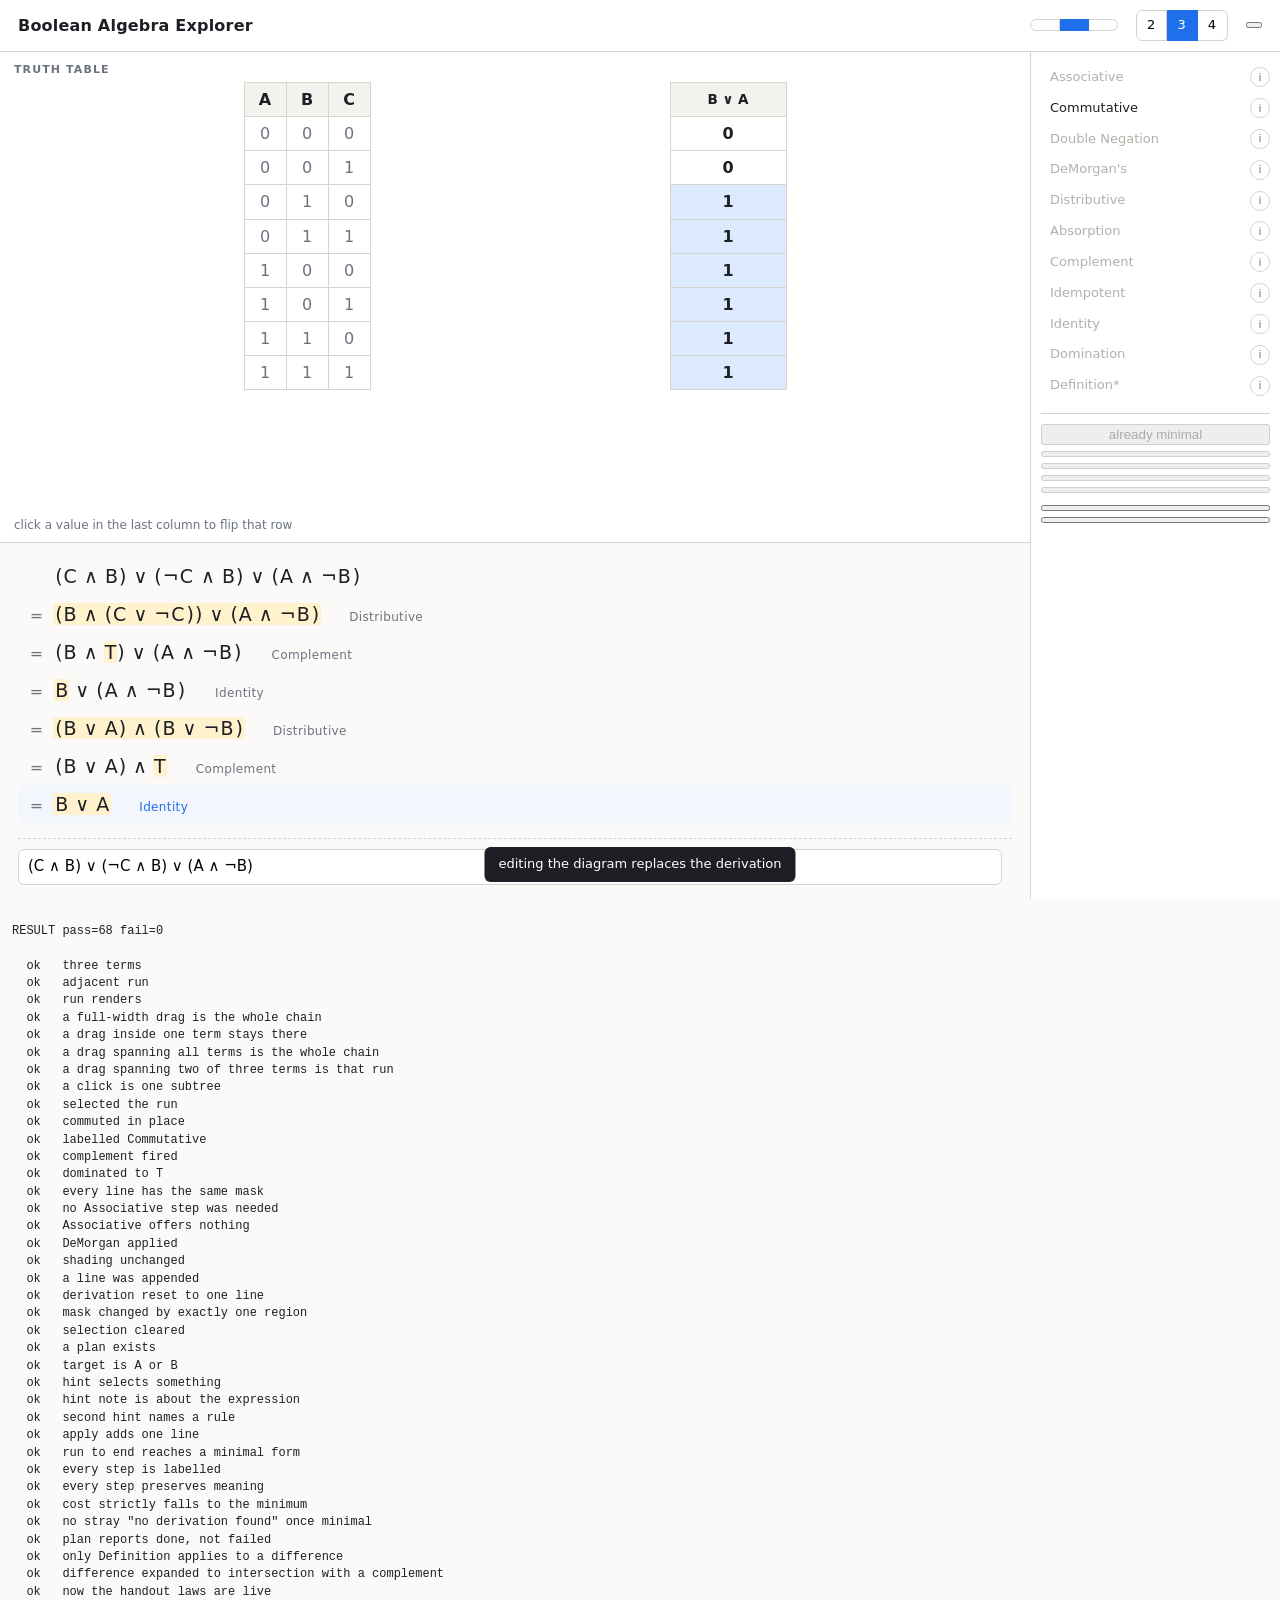
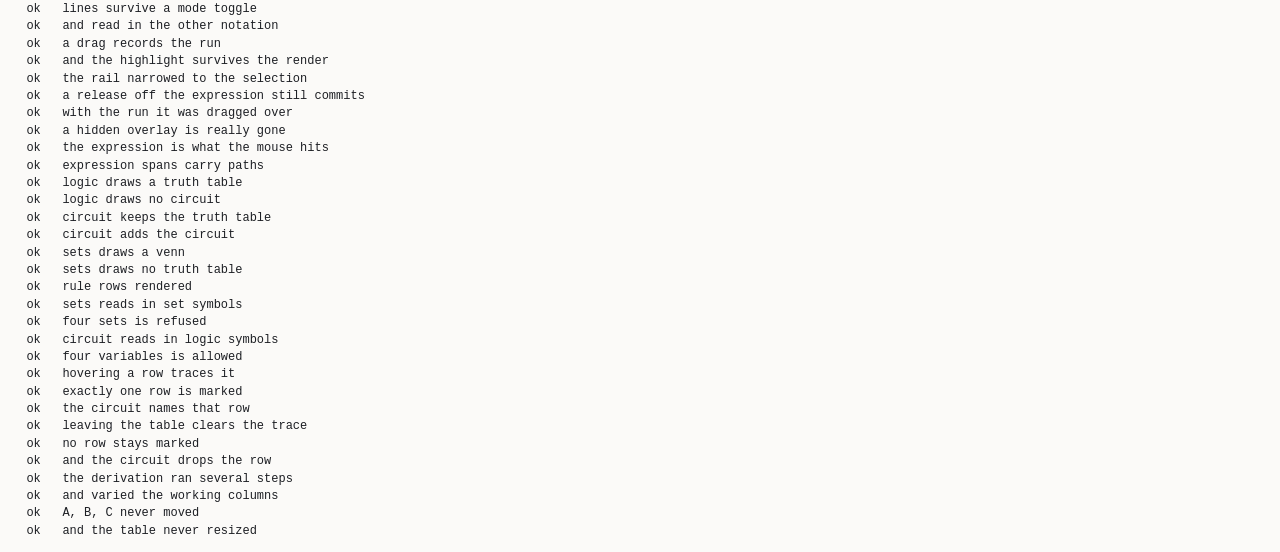
==== docs/uitest.html @ a6c2f6f8 "Split the view from the notation: sets, logic, circuit Three views now, where there were two. Logic " ====
<!doctype html>
<html><head><meta charset="utf-8"><title>ui tests</title>
<link rel="stylesheet" href="./style.css"></head>
<body>
<header><h1>Boolean Algebra Explorer</h1>
  <div class="modes" id="modeToggle"><button data-mode="sets"></button>
  <button data-mode="logic"></button><button data-mode="circuit"></button></div>
  <label class="vars"><span id="varPick" class="seg"></span></label>
  <button id="examplesBtn"></button></header>
<main>
  <section class="viewer" id="viewer"></section>
  <section class="expression" id="expression">
    <div class="lines" id="lines"></div>
    <div class="entry"><input id="src"><span class="err" id="srcErr"></span></div>
  </section>
  <aside class="algebra"><div class="rules" id="rules"></div>
    <div class="actions"><button id="simplify"></button>
      <button id="hintExpr"></button><button id="hintRule"></button>
      <button id="applyStep"></button><button id="runAll"></button>
      <div id="simpNote"></div><button id="reset"></button>
      <button id="share"></button></div></aside>
</main>
<!-- Same classes as index.html: the overlay's own CSS is under test. -->
<div id="overlay" class="overlay" hidden></div>
<div id="toast" class="toast" hidden></div>
<pre id="out" style="padding:12px;font-size:12px">running…</pre>
<script>
window.addEventListener('error', (e) => {
  document.getElementById('out').textContent =
    'RESULT pass=0 fail=1\nUNCAUGHT ' + e.message + '\n' +
    ((e.error && e.error.stack) || '');
});
</script>
<script type="module" src="./js/app.js"></script>
<script type="module" src="./js/uitests.js"></script>
</body></html>
---- docs/style.css ----
/* One place for every colour. Fills are a single hue at varying
   opacity plus an outline, so shading is never the only channel. */
:root {
  --bg: #fbfaf8;
  --panel: #ffffff;
  --ink: #1d1f24;
  --muted: #6b7280;
  --line: #d8d4cd;
  /* Two colours, two meanings, on every surface. Blue is "where this
     expression is true" -- shaded Venn regions, 1s in the table, live
     wires. Green is "the part you selected", and nothing else. */
  --accent: #1f6feb;           /* the whole line */
  --accent-soft: #1f6feb26;
  --accent-mid: #1f6feb59;
  --sel: #0f9d5e;              /* the selection */
  --sel-soft: #0f9d5e26;
  --sel-mid: #0f9d5e59;
  --warm: #b45309;
  --on: var(--accent);         /* a 1 on a wire: true, so blue */
  --off: #9ca3af;
  --focus: #f59e0b;
}
* { box-sizing: border-box; }
/* The `hidden` attribute is only a UA `display: none`, so any rule here
   that sets `display` silently outranks it -- an "invisible" .overlay
   then still covers the page and eats every click. Restate it. */
[hidden] { display: none !important; }
html, body { height: 100%; }
body {
  margin: 0; background: var(--bg); color: var(--ink);
  font: 15px/1.45 ui-sans-serif, system-ui, -apple-system, "Segoe UI",
        Roboto, "Helvetica Neue", sans-serif;
}
header {
  display: flex; align-items: center; gap: 18px;
  padding: 10px 18px; border-bottom: 1px solid var(--line);
  background: var(--panel); flex-wrap: wrap;
}
h1 { font-size: 16px; margin: 0; font-weight: 650; letter-spacing: .2px; }
header .modes { display: flex; margin-left: auto; }
header #examplesBtn { flex: none; }
.modes button, .seg button {
  border: 1px solid var(--line); background: var(--panel);
  padding: 5px 14px; cursor: pointer; font: inherit; font-size: 13px;
  letter-spacing: .08em;
}
.modes button:first-child { border-radius: 6px 0 0 6px; }
.modes button:not(:first-child) { border-left: 0; }
.modes button:last-child { border-radius: 0 6px 6px 0; }
.modes button[aria-selected=true], .seg button[aria-selected=true] {
  background: var(--accent); color: #fff; border-color: var(--accent);
}
.vars { font-size: 13px; color: var(--muted); display: flex;
        align-items: center; gap: 8px; }
.seg { display: inline-flex; }
.seg button { padding: 5px 10px; }
.seg button:not(:first-child) { border-left: 0; }
.seg button:first-child { border-radius: 6px 0 0 6px; }
.seg button:last-child { border-radius: 0 6px 6px 0; }

main {
  display: grid; height: calc(100vh - 53px);
  grid-template-columns: 1fr 250px;
  grid-template-rows: minmax(300px, 58%) minmax(190px, 1fr);
  grid-template-areas: "viewer algebra" "expr algebra";
}
.viewer { grid-area: viewer; border-bottom: 1px solid var(--line);
          display: flex; min-height: 0; background: var(--panel); }
.expression { grid-area: expr; padding: 14px 18px; overflow: auto;
              display: flex; flex-direction: column; }
.algebra { grid-area: algebra; border-left: 1px solid var(--line);
           background: var(--panel); overflow: auto; padding: 10px; }

/* ---- viewer ---- */
.pane { flex: 1; min-width: 0; display: flex; flex-direction: column; }
.pane + .pane { border-left: 1px solid var(--line); }
.pane h2 {
  font-size: 11px; text-transform: uppercase; letter-spacing: .1em;
  color: var(--muted); margin: 10px 14px 4px; font-weight: 600;
}
.panebody { flex: 1; min-height: 0; overflow: auto; padding: 0 12px 12px;
             display: flex; align-items: center; justify-content: center; }
/* Block, not flex. A centred flex child that outgrows its container
   overflows equally in both directions and the left of it becomes
   unreachable -- which silently ate the A column. Under block layout
   `margin: 0 auto` collapses to 0 when there is no room, so a wide
   table starts at the left edge and scrolls honestly. */
.pane.tt-pane .panebody { display: block; }
/* The table needs more of the row than the circuit does. */
.pane.tt-pane { flex: 1.25; }
.caption { font-size: 12px; color: var(--muted); margin: 2px 14px 8px; }

svg.venn { display: block; margin: 0 auto; cursor: pointer;
           height: 100%; max-height: 330px; width: auto; }
.minivenn svg.venn { height: 190px; }
.vregion { fill: transparent; }
.vregion.on { fill: var(--accent); fill-opacity: .30; }
.vregion.sel { fill: var(--sel); fill-opacity: .58; }
.vregion.hov { fill-opacity: .68; }
.vcircle { fill: none; stroke: #5b6270; stroke-width: 1.6; }
.vlabel { font-size: 15px; font-weight: 650; fill: var(--ink); }
.vframe { fill: none; stroke: var(--line); }

/* table-layout: fixed makes the <col> widths binding, which is what
   keeps A, B, C from sliding when a law adds or drops a working
   column. See the header comment in truthtable.js. */
.ttwrap { width: max-content; margin: 0 auto; }
table.tt { border-collapse: collapse; table-layout: fixed;
           font-variant-numeric: tabular-nums;
           font-size: 16px; margin: 0 auto; }
table.tt th, table.tt td {
  border: 1px solid var(--line); padding: 5px 8px; text-align: center;
  white-space: nowrap; overflow: hidden; text-overflow: ellipsis;
}
table.tt th { font-weight: 600; background: #f4f2ee; font-size: 13.5px; }
table.tt th.var { font-size: 16px; }
table.tt th.sub { color: var(--muted); font-weight: 500; }
table.tt th.selcol { background: var(--sel-soft); color: var(--sel); }
/* Holds the working columns' width open when there are none, so the
   table is the same size before and after the first law. */
table.tt .spacer { border: 0; background: none; padding: 0; }
table.tt td.out { cursor: pointer; font-weight: 650; }
table.tt td.one { background: var(--accent-soft); }
table.tt tr.hov td { background: #fff6e0; }
table.tt tr.hov td.one { background: #ffe9b8; }
table.tt td.v { color: var(--muted); }

svg.circuit { display: block; width: 100%; height: auto;
              max-height: 100%; }
.gate { fill: #fff; stroke: #444; stroke-width: 1.5; }
.wire { stroke: #6b7280; stroke-width: 1.5; fill: none; }
.wire.on { stroke: var(--on); stroke-width: 2.4; }
.wire.sel { stroke: var(--sel); stroke-width: 2.6; }
.wdot { fill: #6b7280; }
.wval { font-size: 10px; font-weight: 700; fill: var(--muted); }
.wval.on { fill: var(--on); }
.ilabel { font-size: 13px; font-weight: 650; fill: var(--ink); }

/* ---- expression ---- */
.lines { flex: 1; font-size: 19px; line-height: 2.0; }
.dline { display: flex; align-items: baseline; gap: 10px; white-space: nowrap; }
.dline .eqs { width: 1.2em; color: var(--muted); text-align: right;
              flex: none; font-size: 16px; }
.dline .rule { margin-left: 18px; font-size: 12px; color: var(--muted);
               letter-spacing: .03em; }
.dline:not(.active) .expr { cursor: default; }
.dline.active .rule { color: var(--accent); }
.expr { cursor: pointer; user-select: none; }
.expr .nd { border-radius: 3px; padding: 0 1px; }
.expr .nd.sel { background: var(--sel-mid); box-shadow: 0 0 0 1px var(--sel); }
.expr .nd.hov { background: var(--accent-soft); }
.expr .span { background: #fff2cc; border-radius: 3px; }
.dline { padding: 0 6px; border-radius: 5px; }
.dline.active { background: #f3f6fd; }
.entry { display: flex; align-items: center; gap: 10px; margin-top: 12px;
         padding-top: 10px; border-top: 1px dashed var(--line); }
.entry label { font-size: 12px; color: var(--muted); }
.entry input {
  flex: 1; font: inherit; font-size: 15px; padding: 6px 9px;
  border: 1px solid var(--line); border-radius: 6px; background: #fff;
}
.err { color: #b91c1c; font-size: 12px; }

/* ---- algebra ---- */
.rule-row { display: flex; align-items: center; gap: 6px; }
.rule-row > button.r {
  flex: 1; text-align: left; font: inherit; font-size: 13px;
  padding: 5px 8px; border: 1px solid transparent; border-radius: 6px;
  background: transparent; cursor: pointer; color: var(--ink);
}
.rule-row > button.r:hover:not(:disabled) { background: var(--accent-soft); }
.rule-row > button.r:disabled { color: #b3b0aa; cursor: default; }
.rule-row > button.r.hint { background: #fff0c9; border-color: var(--focus); }
.rule-row > button.r .dir { color: var(--muted); font-size: 11px; }
button.info {
  border: 1px solid var(--line); background: #fff; border-radius: 50%;
  width: 20px; height: 20px; line-height: 1; font-size: 11px;
  cursor: pointer; color: var(--muted); flex: none; padding: 0;
}
button.info:hover { border-color: var(--accent); color: var(--accent); }
.actions { margin-top: 12px; border-top: 1px solid var(--line);
           padding-top: 10px; display: flex; flex-direction: column; gap: 6px; }
.hintrow { display: flex; gap: 6px; }
button.primary, button.ghost {
  font: inherit; font-size: 13px; padding: 6px 10px; cursor: pointer;
  border-radius: 6px; border: 1px solid var(--line); background: #fff;
}
button.primary { background: var(--accent); color: #fff;
                 border-color: var(--accent); font-weight: 600; }
button.primary:disabled { background: #e7e5e1; color: #9a978f;
                          border-color: var(--line); font-weight: 400; }
.hintrow button.ghost { flex: 1; }
button.ghost:disabled { color: #b3b0aa; }
.note { font-size: 11.5px; color: var(--muted); min-height: 1em; }

/* ---- overlay ---- */
.overlay {
  position: fixed; inset: 0; background: #1d1f2455;
  display: flex; align-items: center; justify-content: center; z-index: 20;
}
.card {
  background: var(--panel); border-radius: 10px; padding: 20px 24px;
  max-width: min(760px, 92vw); max-height: 88vh; overflow: auto;
  box-shadow: 0 12px 40px #0003;
}
.card h3 { margin: 0 0 4px; font-size: 16px; }
.card p { color: var(--muted); font-size: 13px; margin: 6px 0 14px; }
.lawgrid { display: flex; align-items: center; justify-content: center;
           gap: 18px; flex-wrap: wrap; }
.lawgrid .side { text-align: center; }
.lawgrid .side .t { font-size: 17px; margin-bottom: 6px; }
.lawgrid .mid { font-size: 20px; color: var(--muted); }
.cardfoot { display: flex; gap: 8px; justify-content: flex-end;
            margin-top: 16px; }
.exlist { display: flex; flex-direction: column; gap: 2px; }
.exlist button {
  text-align: left; font: inherit; font-size: 13.5px; padding: 8px 10px;
  border: 1px solid transparent; border-radius: 6px; background: transparent;
  cursor: pointer;
}
.exlist button:hover { background: var(--accent-soft); }
.exlist .ex-e { font-size: 15px; }
.exlist .ex-d { color: var(--muted); font-size: 12px; }
.toast {
  position: fixed; bottom: 18px; left: 50%; transform: translateX(-50%);
  background: #1d1f24; color: #fff; padding: 8px 14px; border-radius: 6px;
  font-size: 13px; z-index: 30;
}
@media (prefers-reduced-motion: no-preference) {
  .expr .nd, .vregion, .wire { transition: all .12s ease; }
}
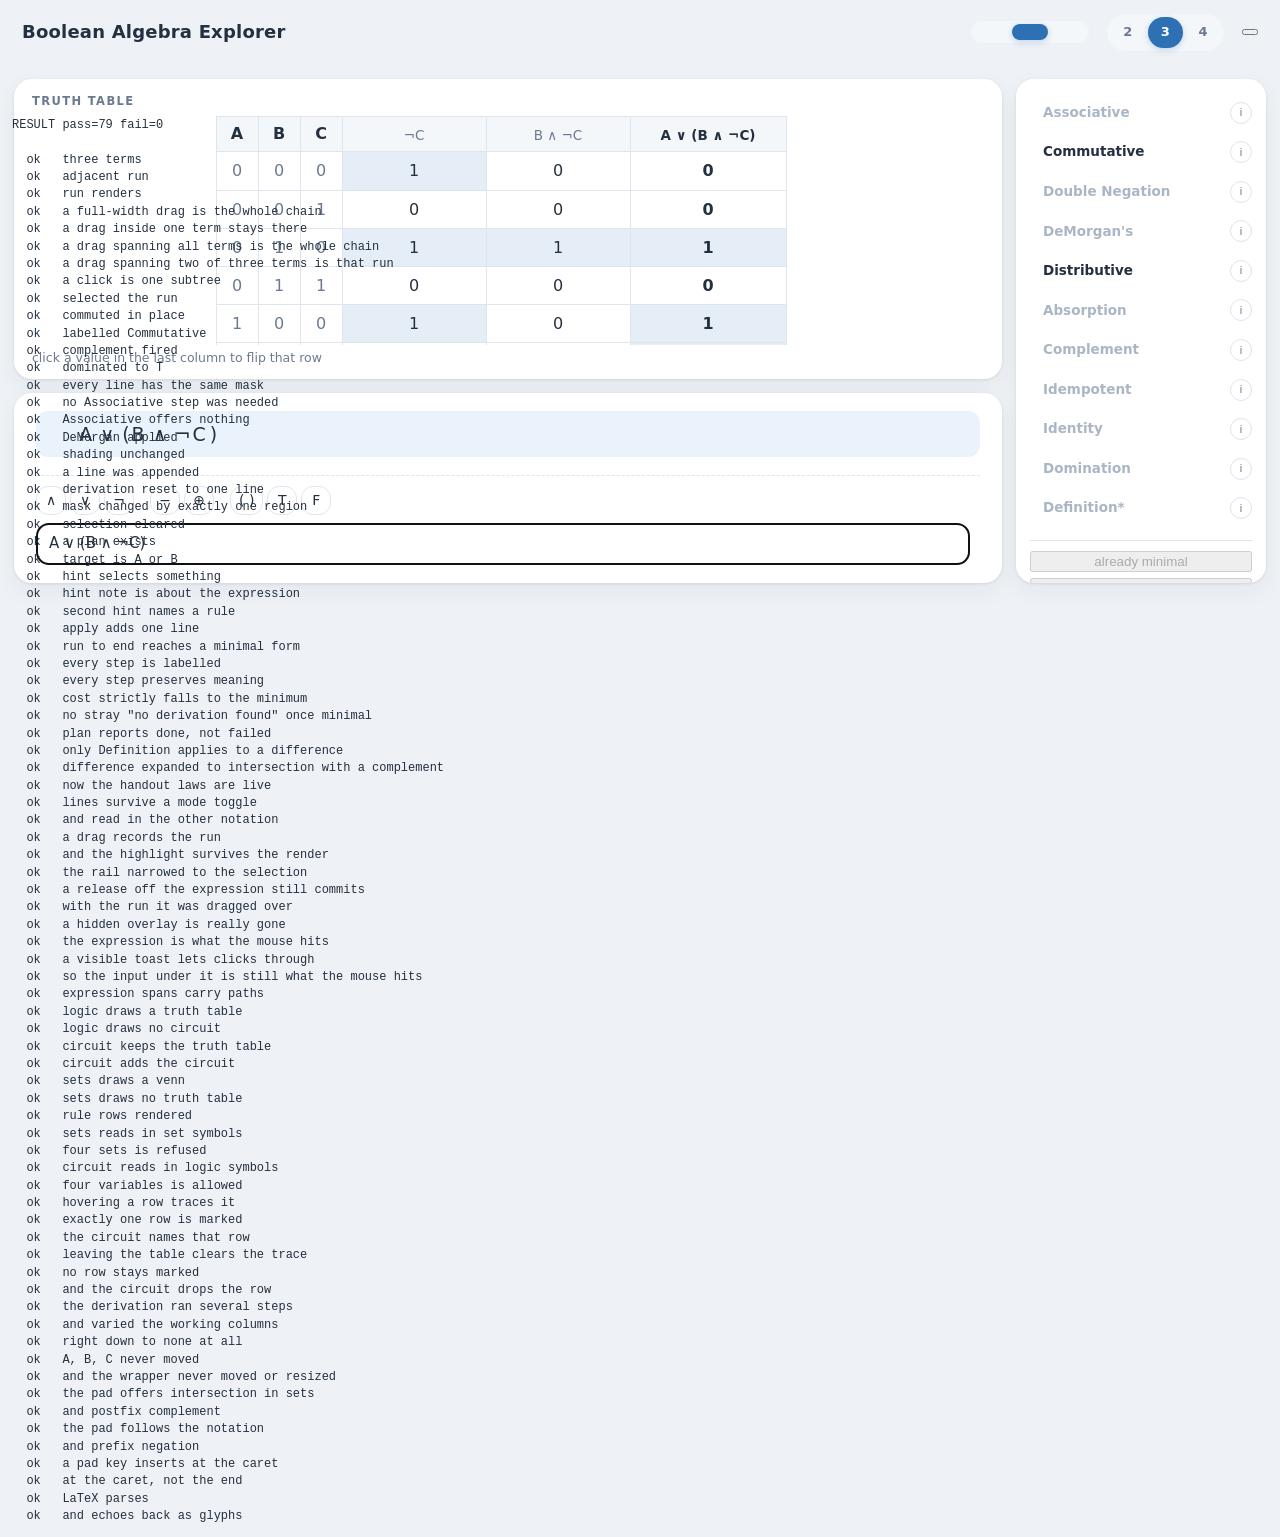
==== commit c2c43e40: "Let students type the operators they cannot type Two ways in, since the glyphs are not on a keyboard" ====
--- a/docs/uitest.html
+++ b/docs/uitest.html
@@ -11,7 +11,9 @@
   <section class="viewer" id="viewer"></section>
   <section class="expression" id="expression">
     <div class="lines" id="lines"></div>
-    <div class="entry"><input id="src"><span class="err" id="srcErr"></span></div>
+    <div class="entry"><div class="oppad" id="opPad"></div>
+      <div class="entryrow"><input id="src">
+      <span class="err" id="srcErr"></span></div></div>
   </section>
   <aside class="algebra"><div class="rules" id="rules"></div>
     <div class="actions"><button id="simplify"></button>
--- a/docs/style.css
+++ b/docs/style.css
@@ -1,24 +1,52 @@
 /* One place for every colour. Fills are a single hue at varying
    opacity plus an outline, so shading is never the only channel. */
 :root {
-  --bg: #fbfaf8;
+  --bg: #eef1f5;
   --panel: #ffffff;
-  --ink: #1d1f24;
-  --muted: #6b7280;
-  --line: #d8d4cd;
+  --ink: #24303f;
+  --muted: #6b7a90;
+  --line: #dfe5ec;
   /* Two colours, two meanings, on every surface. Blue is "where this
      expression is true" -- shaded Venn regions, 1s in the table, live
      wires. Green is "the part you selected", and nothing else. */
-  --accent: #1f6feb;           /* the whole line */
-  --accent-soft: #1f6feb26;
-  --accent-mid: #1f6feb59;
-  --sel: #0f9d5e;              /* the selection */
-  --sel-soft: #0f9d5e26;
-  --sel-mid: #0f9d5e59;
-  --warm: #b45309;
+  --accent: #2d70b3;           /* the whole line */
+  --accent-soft: #2d70b31f;
+  --accent-mid: #2d70b34d;
+  --sel: #12a05e;              /* the selection */
+  --sel-soft: #12a05e1f;
+  --sel-mid: #12a05e4d;
   --on: var(--accent);         /* a 1 on a wire: true, so blue */
   --off: #9ca3af;
   --focus: #f59e0b;
+  --on-accent: #fff;           /* text on an accent fill */
+  --panel-2: #f4f7fa;          /* table heads and other raised chrome */
+  --active: #eaf2fb;           /* the derivation line being worked on */
+  --trace: #fff6e0;            /* the truth-table row being traced */
+  --trace-on: #ffe6ad;
+  --hintbg: #ffefc4;
+  --dim: #aab6c6;              /* disabled text */
+  --ink-soft: #55677f;         /* diagram strokes */
+  --err: #b91c1c;
+  --scrim: #24303f66;
+  --shadow: 0 18px 50px #24303f26;
+  --card: 0 1px 3px #24303f1a, 0 8px 24px #24303f0d;
+  --radius: 12px;
+  --radius-lg: 18px;
+  --font: ui-sans-serif, system-ui, -apple-system, "Segoe UI", Roboto,
+          "Helvetica Neue", sans-serif;
+  --app-max: 1600px;           /* wider than this and the app centres */
+
+  /* Derivation steps, cycled one per line. Set1-ish -- bright and a
+     little pastel -- but deliberately missing Set1's green and blue:
+     those already mean "the selection" and "true" everywhere else, and
+     a step colour that read as either would undo that. */
+  --step-1: #e0301e;  --step-1-soft: #e0301e26;   /* red */
+  --step-2: #ef7d00;  --step-2-soft: #ef7d0026;   /* orange */
+  --step-3: #9c4ba8;  --step-3-soft: #9c4ba826;   /* purple */
+  --step-4: #e8639f;  --step-4-soft: #e8639f26;   /* pink */
+  --step-5: #00a2ad;  --step-5-soft: #00a2ad26;   /* teal */
+  --step-6: #a3691f;  --step-6-soft: #a3691f26;   /* brown */
+  --step-7: #b59000;  --step-7-soft: #b5900026;   /* mustard */
 }
 * { box-sizing: border-box; }
 /* The `hidden` attribute is only a UA `display: none`, so any rule here
@@ -28,58 +56,78 @@
 html, body { height: 100%; }
 body {
   margin: 0; background: var(--bg); color: var(--ink);
-  font: 15px/1.45 ui-sans-serif, system-ui, -apple-system, "Segoe UI",
-        Roboto, "Helvetica Neue", sans-serif;
-}
+  font: 15.5px/1.45 var(--font);
+  display: flex; flex-direction: column;
+}
+
+/* ---- header ---- */
+/* Full-bleed white, but its contents line up with the capped main
+   below rather than running off to the window edge. */
+.topbar { background: var(--panel); box-shadow: 0 1px 0 var(--line); }
 header {
   display: flex; align-items: center; gap: 18px;
-  padding: 10px 18px; border-bottom: 1px solid var(--line);
-  background: var(--panel); flex-wrap: wrap;
-}
-h1 { font-size: 16px; margin: 0; font-weight: 650; letter-spacing: .2px; }
-header .modes { display: flex; margin-left: auto; }
+  padding: 14px 22px; flex-wrap: wrap;
+  width: 100%; max-width: var(--app-max); margin-inline: auto;
+}
+h1 { font-size: 18px; margin: 0; font-weight: 700; letter-spacing: .2px; }
+header .modes { margin-left: auto; }
 header #examplesBtn { flex: none; }
+
+/* Pill toggles. */
+.modes, .seg {
+  display: inline-flex; background: var(--panel-2);
+  border-radius: 999px; padding: 3px; gap: 2px;
+}
 .modes button, .seg button {
-  border: 1px solid var(--line); background: var(--panel);
-  padding: 5px 14px; cursor: pointer; font: inherit; font-size: 13px;
-  letter-spacing: .08em;
-}
-.modes button:first-child { border-radius: 6px 0 0 6px; }
-.modes button:not(:first-child) { border-left: 0; }
-.modes button:last-child { border-radius: 0 6px 6px 0; }
+  border: 0; background: none; cursor: pointer; font: inherit;
+  font-size: 13px; padding: 8px 18px; border-radius: 999px;
+  font-weight: 600; letter-spacing: .04em; color: var(--muted);
+}
+.seg button { padding: 6px 13px; }
 .modes button[aria-selected=true], .seg button[aria-selected=true] {
-  background: var(--accent); color: #fff; border-color: var(--accent);
+  background: var(--accent); color: var(--on-accent);
+  box-shadow: 0 2px 6px #2d70b340;
+}
+.modes button:disabled, .seg button:disabled {
+  color: var(--dim); cursor: default;
 }
 .vars { font-size: 13px; color: var(--muted); display: flex;
         align-items: center; gap: 8px; }
-.seg { display: inline-flex; }
-.seg button { padding: 5px 10px; }
-.seg button:not(:first-child) { border-left: 0; }
-.seg button:first-child { border-radius: 6px 0 0 6px; }
-.seg button:last-child { border-radius: 0 6px 6px 0; }
-
+
+/* ---- layout ---- */
 main {
-  display: grid; height: calc(100vh - 53px);
+  display: grid; gap: 14px; padding: 14px;
+  flex: 1; min-height: 0;
+  width: 100%; max-width: var(--app-max); margin-inline: auto;
   grid-template-columns: 1fr 250px;
   grid-template-rows: minmax(300px, 58%) minmax(190px, 1fr);
   grid-template-areas: "viewer algebra" "expr algebra";
 }
-.viewer { grid-area: viewer; border-bottom: 1px solid var(--line);
-          display: flex; min-height: 0; background: var(--panel); }
-.expression { grid-area: expr; padding: 14px 18px; overflow: auto;
+/* Each region is a card: no borders, just a lift off the field. */
+.viewer, .expression, .algebra {
+  background: var(--panel); border: 0; border-radius: var(--radius-lg);
+  box-shadow: var(--card); min-height: 0;
+}
+.viewer { grid-area: viewer; display: flex; }
+.expression { grid-area: expr; padding: 18px 22px; overflow: auto;
               display: flex; flex-direction: column; }
-.algebra { grid-area: algebra; border-left: 1px solid var(--line);
-           background: var(--panel); overflow: auto; padding: 10px; }
+.algebra { grid-area: algebra; overflow: auto; padding: 14px; }
 
 /* ---- viewer ---- */
 .pane { flex: 1; min-width: 0; display: flex; flex-direction: column; }
 .pane + .pane { border-left: 1px solid var(--line); }
 .pane h2 {
-  font-size: 11px; text-transform: uppercase; letter-spacing: .1em;
-  color: var(--muted); margin: 10px 14px 4px; font-weight: 600;
+  font-size: 11.5px; text-transform: uppercase; letter-spacing: .12em;
+  color: var(--muted); margin: 14px 18px 6px; font-weight: 600;
 }
 .panebody { flex: 1; min-height: 0; overflow: auto; padding: 0 12px 12px;
-             display: flex; align-items: center; justify-content: center; }
+             display: flex; align-items: center; justify-content: center;
+             /* Reserve the scrollbar gutter always. Header wrapping
+                changes the table's height, and a scrollbar appearing
+                narrows the box by ~15px, which slides a centred table
+                sideways -- the exact jump the fixed columns exist to
+                prevent. */
+             scrollbar-gutter: stable; }
 /* Block, not flex. A centred flex child that outgrows its container
    overflows equally in both directions and the left of it becomes
    unreachable -- which silently ate the A column. Under block layout
@@ -88,7 +136,7 @@
 .pane.tt-pane .panebody { display: block; }
 /* The table needs more of the row than the circuit does. */
 .pane.tt-pane { flex: 1.25; }
-.caption { font-size: 12px; color: var(--muted); margin: 2px 14px 8px; }
+.caption { font-size: 12.5px; color: var(--muted); margin: 4px 18px 12px; }
 
 svg.venn { display: block; margin: 0 auto; cursor: pointer;
            height: 100%; max-height: 330px; width: auto; }
@@ -97,84 +145,127 @@
 .vregion.on { fill: var(--accent); fill-opacity: .30; }
 .vregion.sel { fill: var(--sel); fill-opacity: .58; }
 .vregion.hov { fill-opacity: .68; }
-.vcircle { fill: none; stroke: #5b6270; stroke-width: 1.6; }
+.vcircle { fill: none; stroke: var(--ink-soft); stroke-width: 1.6; }
 .vlabel { font-size: 15px; font-weight: 650; fill: var(--ink); }
 .vframe { fill: none; stroke: var(--line); }
 
+/* ---- truth table ---- */
 /* table-layout: fixed makes the <col> widths binding, which is what
    keeps A, B, C from sliding when a law adds or drops a working
    column. See the header comment in truthtable.js. */
-.ttwrap { width: max-content; margin: 0 auto; }
+/* Fixed width and centred; the table sits at its left edge. */
+.ttwrap { margin: 0 auto; }
 table.tt { border-collapse: collapse; table-layout: fixed;
            font-variant-numeric: tabular-nums;
-           font-size: 16px; margin: 0 auto; }
+           font-size: 16px; margin: 0; }
 table.tt th, table.tt td {
-  border: 1px solid var(--line); padding: 5px 8px; text-align: center;
-  white-space: nowrap; overflow: hidden; text-overflow: ellipsis;
-}
-table.tt th { font-weight: 600; background: #f4f2ee; font-size: 13.5px; }
+  border: 1px solid var(--line); padding: 7px 9px; text-align: center;
+}
+/* Headers wrap rather than ellipsise. A truncated header is a column
+   whose expression you cannot read, which is the only reason it is
+   there. */
+table.tt th {
+  font-weight: 700; background: var(--panel-2); font-size: 13.5px;
+  vertical-align: bottom; white-space: normal; overflow-wrap: anywhere;
+  line-height: 1.3;
+}
+table.tt td { white-space: nowrap; }
 table.tt th.var { font-size: 16px; }
 table.tt th.sub { color: var(--muted); font-weight: 500; }
 table.tt th.selcol { background: var(--sel-soft); color: var(--sel); }
-/* Holds the working columns' width open when there are none, so the
-   table is the same size before and after the first law. */
-table.tt .spacer { border: 0; background: none; padding: 0; }
 table.tt td.out { cursor: pointer; font-weight: 650; }
 table.tt td.one { background: var(--accent-soft); }
-table.tt tr.hov td { background: #fff6e0; }
-table.tt tr.hov td.one { background: #ffe9b8; }
+table.tt tr.hov td { background: var(--trace); }
+table.tt tr.hov td.one { background: var(--trace-on); }
 table.tt td.v { color: var(--muted); }
 
+/* ---- circuit ---- */
 svg.circuit { display: block; width: 100%; height: auto;
               max-height: 100%; }
-.gate { fill: #fff; stroke: #444; stroke-width: 1.5; }
-.wire { stroke: #6b7280; stroke-width: 1.5; fill: none; }
+.gate { fill: var(--panel); stroke: var(--ink-soft); stroke-width: 1.5; }
+.wire { stroke: var(--off); stroke-width: 1.5; fill: none; }
 .wire.on { stroke: var(--on); stroke-width: 2.4; }
-.wire.sel { stroke: var(--sel); stroke-width: 2.6; }
-.wdot { fill: #6b7280; }
+.wdot { fill: var(--off); }
 .wval { font-size: 10px; font-weight: 700; fill: var(--muted); }
 .wval.on { fill: var(--on); }
 .ilabel { font-size: 13px; font-weight: 650; fill: var(--ink); }
+/* The selected subexpression. The halo is drawn *under* the wire so the
+   wire keeps saying whether it carries a 0 or a 1. */
+.wire-hl { stroke: var(--sel); stroke-width: 7; fill: none; opacity: .3;
+           stroke-linecap: round; stroke-linejoin: round; }
+.gate.sel { stroke: var(--sel); stroke-width: 2.6; }
 
 /* ---- expression ---- */
 .lines { flex: 1; font-size: 19px; line-height: 2.0; }
-.dline { display: flex; align-items: baseline; gap: 10px; white-space: nowrap; }
+.dline { display: flex; align-items: baseline; gap: 10px;
+         white-space: nowrap; padding: 4px 10px;
+         border-radius: var(--radius); }
 .dline .eqs { width: 1.2em; color: var(--muted); text-align: right;
               flex: none; font-size: 16px; }
 .dline .rule { margin-left: 18px; font-size: 12px; color: var(--muted);
                letter-spacing: .03em; }
 .dline:not(.active) .expr { cursor: default; }
+.dline.active { background: var(--active); }
 .dline.active .rule { color: var(--accent); }
 .expr { cursor: pointer; user-select: none; }
-.expr .nd { border-radius: 3px; padding: 0 1px; }
+.expr .nd { border-radius: 5px; padding: 1px 2px; }
+.expr .nd.hov { background: var(--accent-soft); }
+
+/* A step's colour appears three times: on the rule that was used, on
+   what it produced, and on what it was applied to on the line above.
+   Fill and outline are separate channels on purpose -- one line's
+   result is usually the next step's input, so the same span often
+   carries both at once. */
+.dline .rule.step {
+  background: var(--step-soft); color: var(--step); font-weight: 650;
+  padding: 2px 9px; border-radius: 999px; margin-left: 14px;
+}
+.expr .nd.after { background: var(--step-soft); }
+.expr .nd.before { outline: 2px dashed var(--step); outline-offset: 1px; }
+/* Last, so a live selection always wins the background. */
 .expr .nd.sel { background: var(--sel-mid); box-shadow: 0 0 0 1px var(--sel); }
-.expr .nd.hov { background: var(--accent-soft); }
-.expr .span { background: #fff2cc; border-radius: 3px; }
-.dline { padding: 0 6px; border-radius: 5px; }
-.dline.active { background: #f3f6fd; }
-.entry { display: flex; align-items: center; gap: 10px; margin-top: 12px;
+
+.entry { display: flex; flex-direction: column; gap: 8px; margin-top: 12px;
          padding-top: 10px; border-top: 1px dashed var(--line); }
+.entryrow { display: flex; align-items: center; gap: 10px; }
 .entry label { font-size: 12px; color: var(--muted); }
+
+/* The operator pad: these glyphs are not on a keyboard, and the ones
+   that are (\cup, \cap) are only known to students who write LaTeX. */
+.oppad { display: flex; flex-wrap: wrap; gap: 4px; }
+.oppad button {
+  font: inherit; font-size: 14px; min-width: 30px; padding: 3px 8px;
+  border: 1px solid var(--line); border-radius: var(--radius);
+  background: var(--panel); color: inherit; cursor: pointer;
+  line-height: 1.5;
+}
+.oppad button:hover { background: var(--accent-soft);
+                      border-color: var(--accent); }
+.oppad .gap { width: 8px; border: none; background: none; cursor: default;
+              min-width: 0; padding: 0; pointer-events: none; }
 .entry input {
-  flex: 1; font: inherit; font-size: 15px; padding: 6px 9px;
-  border: 1px solid var(--line); border-radius: 6px; background: #fff;
-}
-.err { color: #b91c1c; font-size: 12px; }
+  flex: 1; font: inherit; font-size: 15px; padding: 9px 12px;
+  border: 1px solid var(--line); border-radius: var(--radius);
+  background: var(--panel); color: inherit;
+}
+.err { color: var(--err); font-size: 12px; }
 
 /* ---- algebra ---- */
 .rule-row { display: flex; align-items: center; gap: 6px; }
 .rule-row > button.r {
-  flex: 1; text-align: left; font: inherit; font-size: 13px;
-  padding: 5px 8px; border: 1px solid transparent; border-radius: 6px;
-  background: transparent; cursor: pointer; color: var(--ink);
+  flex: 1; text-align: left; font: inherit; font-size: 13.5px;
+  padding: 9px 12px; border: 1px solid transparent;
+  border-radius: var(--radius); background: transparent;
+  cursor: pointer; color: var(--ink); font-weight: 550;
 }
 .rule-row > button.r:hover:not(:disabled) { background: var(--accent-soft); }
-.rule-row > button.r:disabled { color: #b3b0aa; cursor: default; }
-.rule-row > button.r.hint { background: #fff0c9; border-color: var(--focus); }
+.rule-row > button.r:disabled { color: var(--dim); cursor: default; }
+.rule-row > button.r.hint { background: var(--hintbg);
+                            border-color: var(--focus); }
 .rule-row > button.r .dir { color: var(--muted); font-size: 11px; }
 button.info {
-  border: 1px solid var(--line); background: #fff; border-radius: 50%;
-  width: 20px; height: 20px; line-height: 1; font-size: 11px;
+  border: 1px solid var(--line); background: var(--panel); border-radius: 50%;
+  width: 22px; height: 22px; line-height: 1; font-size: 11px;
   cursor: pointer; color: var(--muted); flex: none; padding: 0;
 }
 button.info:hover { border-color: var(--accent); color: var(--accent); }
@@ -182,26 +273,30 @@
            padding-top: 10px; display: flex; flex-direction: column; gap: 6px; }
 .hintrow { display: flex; gap: 6px; }
 button.primary, button.ghost {
-  font: inherit; font-size: 13px; padding: 6px 10px; cursor: pointer;
-  border-radius: 6px; border: 1px solid var(--line); background: #fff;
-}
-button.primary { background: var(--accent); color: #fff;
-                 border-color: var(--accent); font-weight: 600; }
-button.primary:disabled { background: #e7e5e1; color: #9a978f;
-                          border-color: var(--line); font-weight: 400; }
+  font: inherit; font-size: 14px; padding: 10px 14px; cursor: pointer;
+  border-radius: var(--radius); border: 1px solid var(--line);
+  background: var(--panel); color: inherit; font-weight: 600;
+}
+button.primary { background: var(--accent); color: var(--on-accent);
+                 border-color: var(--accent);
+                 box-shadow: 0 2px 8px #2d70b344; }
+button.primary:disabled { background: var(--panel-2); color: var(--dim);
+                          border-color: var(--line); font-weight: 400;
+                          box-shadow: none; }
 .hintrow button.ghost { flex: 1; }
-button.ghost:disabled { color: #b3b0aa; }
+button.ghost:disabled { color: var(--dim); }
 .note { font-size: 11.5px; color: var(--muted); min-height: 1em; }
 
 /* ---- overlay ---- */
 .overlay {
-  position: fixed; inset: 0; background: #1d1f2455;
+  position: fixed; inset: 0; background: var(--scrim);
   display: flex; align-items: center; justify-content: center; z-index: 20;
 }
 .card {
-  background: var(--panel); border-radius: 10px; padding: 20px 24px;
+  background: var(--panel); border-radius: var(--radius-lg);
+  padding: 20px 24px;
   max-width: min(760px, 92vw); max-height: 88vh; overflow: auto;
-  box-shadow: 0 12px 40px #0003;
+  box-shadow: var(--shadow);
 }
 .card h3 { margin: 0 0 4px; font-size: 16px; }
 .card p { color: var(--muted); font-size: 13px; margin: 6px 0 14px; }
@@ -215,15 +310,19 @@
 .exlist { display: flex; flex-direction: column; gap: 2px; }
 .exlist button {
   text-align: left; font: inherit; font-size: 13.5px; padding: 8px 10px;
-  border: 1px solid transparent; border-radius: 6px; background: transparent;
-  cursor: pointer;
+  border: 1px solid transparent; border-radius: var(--radius);
+  background: transparent; cursor: pointer; color: inherit;
 }
 .exlist button:hover { background: var(--accent-soft); }
 .exlist .ex-e { font-size: 15px; }
 .exlist .ex-d { color: var(--muted); font-size: 12px; }
+/* pointer-events:none so a transient notice can never eat a click on
+   the input it sits over -- centred at the foot, it overlaps #src. */
 .toast {
   position: fixed; bottom: 18px; left: 50%; transform: translateX(-50%);
-  background: #1d1f24; color: #fff; padding: 8px 14px; border-radius: 6px;
+  pointer-events: none;
+  background: var(--ink); color: var(--panel); padding: 8px 14px;
+  border-radius: var(--radius);
   font-size: 13px; z-index: 30;
 }
 @media (prefers-reduced-motion: no-preference) {
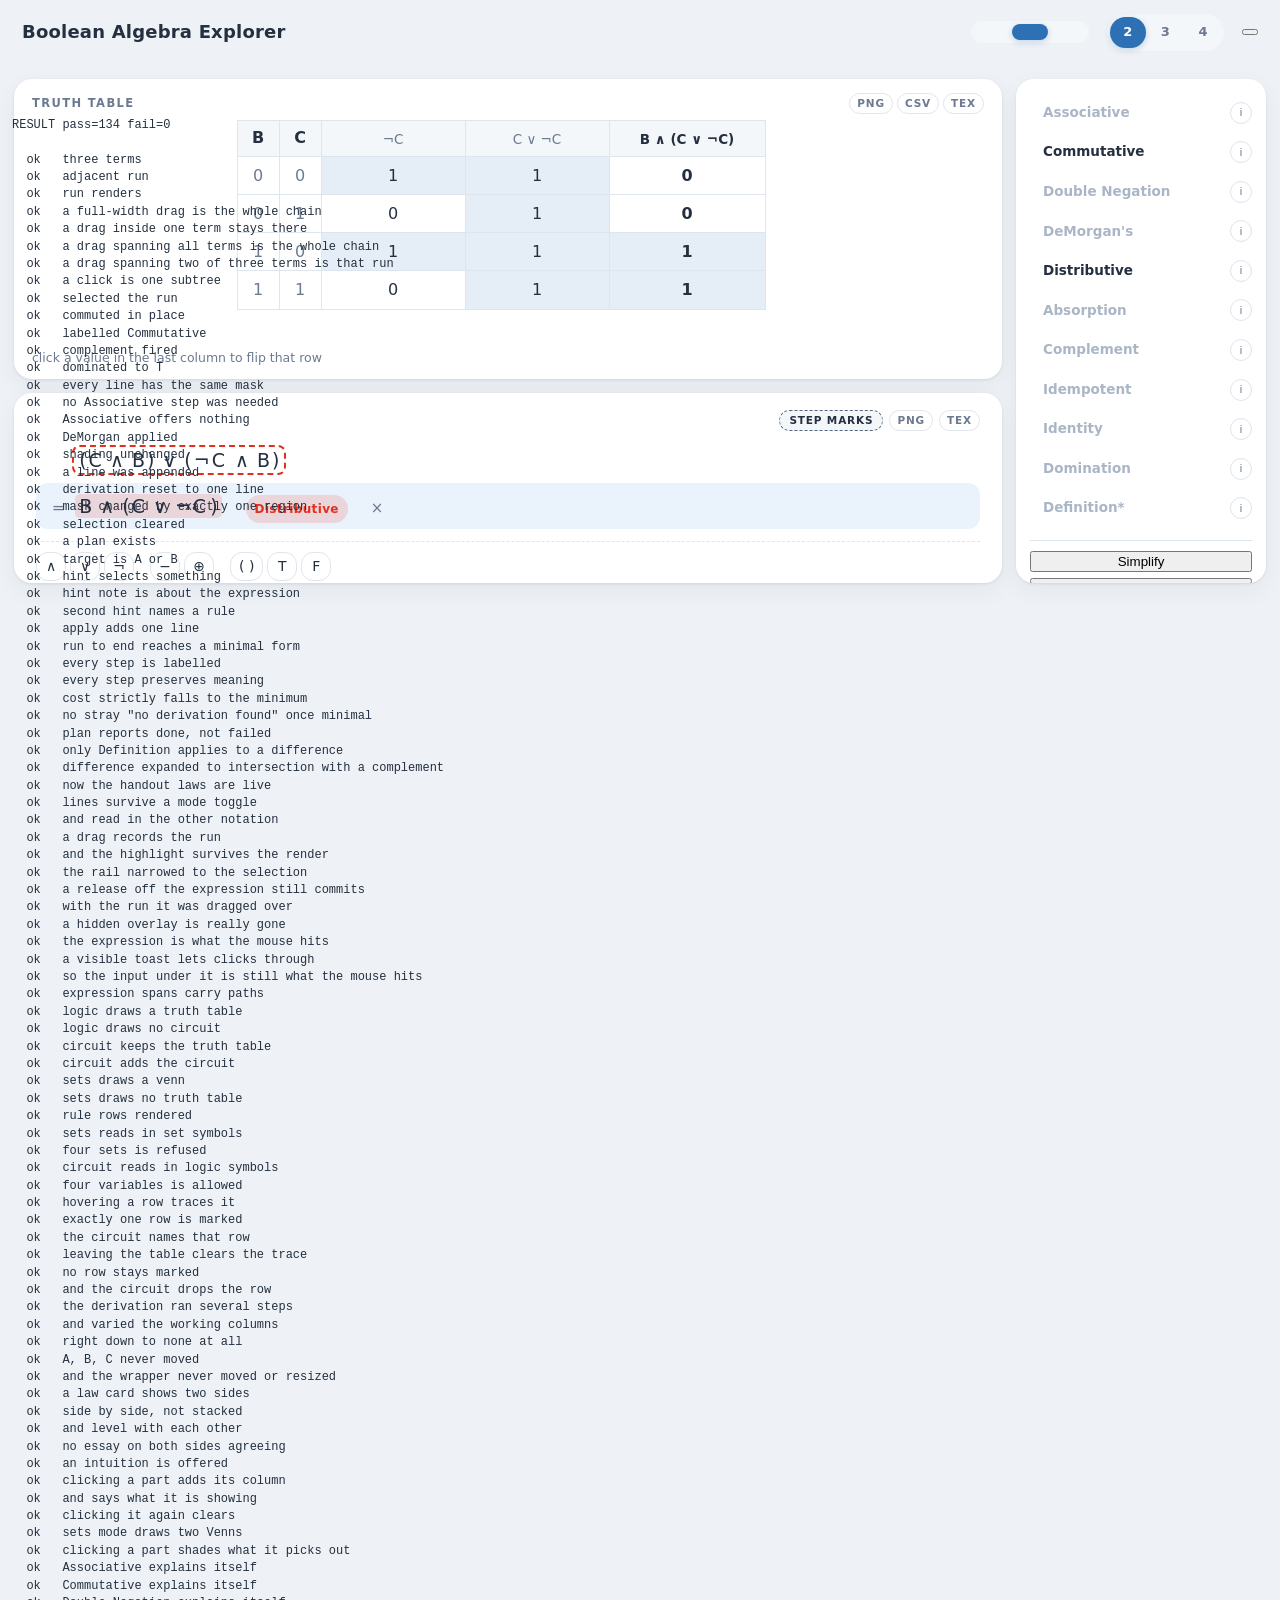
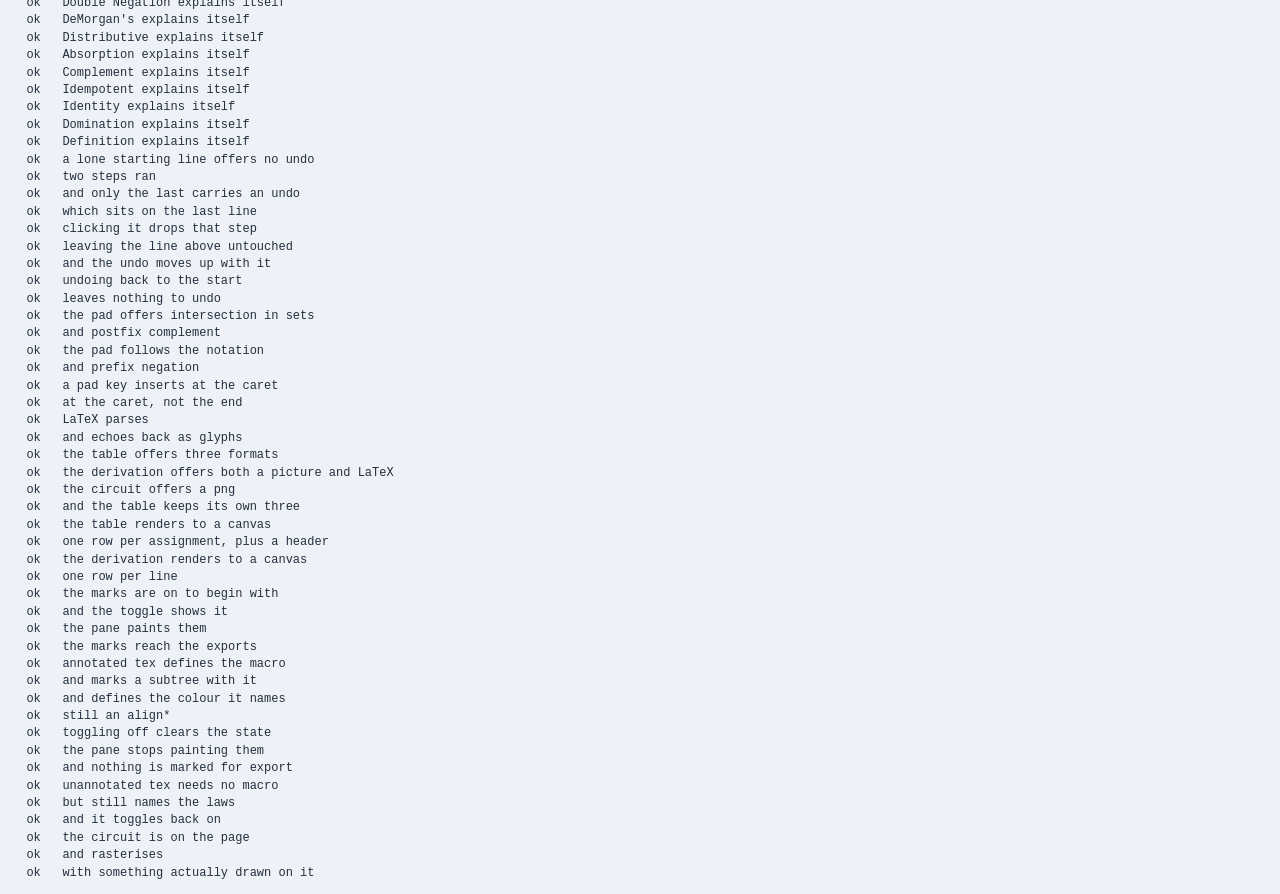
==== commit 89ae0308: "Let the work leave the tool The truth table saves as png, csv or a LaTeX tabular; the derivation as " ====
--- a/docs/uitest.html
+++ b/docs/uitest.html
@@ -10,6 +10,7 @@
 <main>
   <section class="viewer" id="viewer"></section>
   <section class="expression" id="expression">
+    <div class="exprbar"><span class="exports" id="exprExport"></span></div>
     <div class="lines" id="lines"></div>
     <div class="entry"><div class="oppad" id="opPad"></div>
       <div class="entryrow"><input id="src">
--- a/docs/style.css
+++ b/docs/style.css
@@ -27,6 +27,7 @@
   --dim: #aab6c6;              /* disabled text */
   --ink-soft: #55677f;         /* diagram strokes */
   --err: #b91c1c;
+  --err-soft: #fbeaea;         /* undo hover */
   --scrim: #24303f66;
   --shadow: 0 18px 50px #24303f26;
   --card: 0 1px 3px #24303f1a, 0 8px 24px #24303f0d;
@@ -119,7 +120,30 @@
 .pane h2 {
   font-size: 11.5px; text-transform: uppercase; letter-spacing: .12em;
   color: var(--muted); margin: 14px 18px 6px; font-weight: 600;
-}
+  display: flex; align-items: center; gap: 10px;
+}
+/* Export sits with the thing it exports, at the end of its heading. */
+.exports { display: flex; gap: 4px; margin-left: auto; }
+.exports button.exp {
+  font: inherit; font-size: 10.5px; letter-spacing: .08em;
+  text-transform: uppercase; font-weight: 600;
+  padding: 2px 7px; border: 1px solid var(--line);
+  border-radius: 999px; background: var(--panel); color: var(--muted);
+  cursor: pointer;
+}
+.exports button.exp:hover { color: var(--accent);
+  border-color: var(--accent); background: var(--accent-soft); }
+.exprbar { display: flex; margin-bottom: 6px; min-height: 20px; }
+.exprbar .exports { gap: 6px; align-items: center; }
+button.toggle {
+  font: inherit; font-size: 10.5px; letter-spacing: .08em;
+  text-transform: uppercase; font-weight: 600;
+  padding: 2px 9px; border: 1px dashed var(--line);
+  border-radius: 999px; background: var(--panel); color: var(--muted);
+  cursor: pointer;
+}
+button.toggle.on { border-color: var(--ink-soft); color: var(--ink);
+                   border-style: dashed; background: var(--panel-2); }
 .panebody { flex: 1; min-height: 0; overflow: auto; padding: 0 12px 12px;
              display: flex; align-items: center; justify-content: center;
              /* Reserve the scrollbar gutter always. Header wrapping
@@ -170,6 +194,11 @@
   line-height: 1.3;
 }
 table.tt td { white-space: nowrap; }
+/* Sized by content, so a pair of law tables stays narrow enough to sit
+   side by side. */
+table.tt.compact { table-layout: auto; font-size: 15px; }
+table.tt.compact th, table.tt.compact td { padding: 5px 8px; }
+table.tt.compact th { white-space: nowrap; }
 table.tt th.var { font-size: 16px; }
 table.tt th.sub { color: var(--muted); font-weight: 500; }
 table.tt th.selcol { background: var(--sel-soft); color: var(--sel); }
@@ -250,6 +279,15 @@
 }
 .err { color: var(--err); font-size: 12px; }
 
+/* Only the last step carries one, so it needs no column of its own. */
+.dline .undo {
+  font: inherit; font-size: 15px; line-height: 1; margin-left: 6px;
+  padding: 2px 6px; border: 1px solid transparent; border-radius: 999px;
+  background: none; color: var(--muted); cursor: pointer;
+}
+.dline .undo:hover { background: var(--err-soft);
+                     border-color: var(--err); color: var(--err); }
+
 /* ---- algebra ---- */
 .rule-row { display: flex; align-items: center; gap: 6px; }
 .rule-row > button.r {
@@ -300,11 +338,25 @@
 }
 .card h3 { margin: 0 0 4px; font-size: 16px; }
 .card p { color: var(--muted); font-size: 13px; margin: 6px 0 14px; }
-.lawgrid { display: flex; align-items: center; justify-content: center;
-           gap: 18px; flex-wrap: wrap; }
-.lawgrid .side { text-align: center; }
-.lawgrid .side .t { font-size: 17px; margin-bottom: 6px; }
-.lawgrid .mid { font-size: 20px; color: var(--muted); }
+/* nowrap: the two sides are a comparison, and a comparison stacked
+   vertically stops reading as one. The compact table keeps them narrow
+   enough that they fit. */
+.lawgrid { display: flex; align-items: flex-start; justify-content: center;
+           gap: 18px; flex-wrap: nowrap; }
+.lawgrid .side { text-align: center; min-width: 0; }
+.lawgrid .side .t { font-size: 17px; margin-bottom: 8px; cursor: pointer; }
+.lawgrid .side .dia { display: flex; justify-content: center; }
+.lawgrid .side .sidecap {
+  font-size: 11.5px; color: var(--muted); margin-top: 8px;
+  min-height: 2.4em;
+}
+.lawgrid .mid { font-size: 20px; color: var(--muted); align-self: center; }
+.lawwhy { color: var(--ink); font-size: 13.5px; line-height: 1.55;
+          margin: 6px 0 16px; }
+/* The demonstration is clickable in the same way the derivation is, so
+   it highlights the same way too. */
+.lawgrid .side .t .nd:hover { background: var(--accent-soft);
+                              border-radius: 4px; }
 .cardfoot { display: flex; gap: 8px; justify-content: flex-end;
             margin-top: 16px; }
 .exlist { display: flex; flex-direction: column; gap: 2px; }
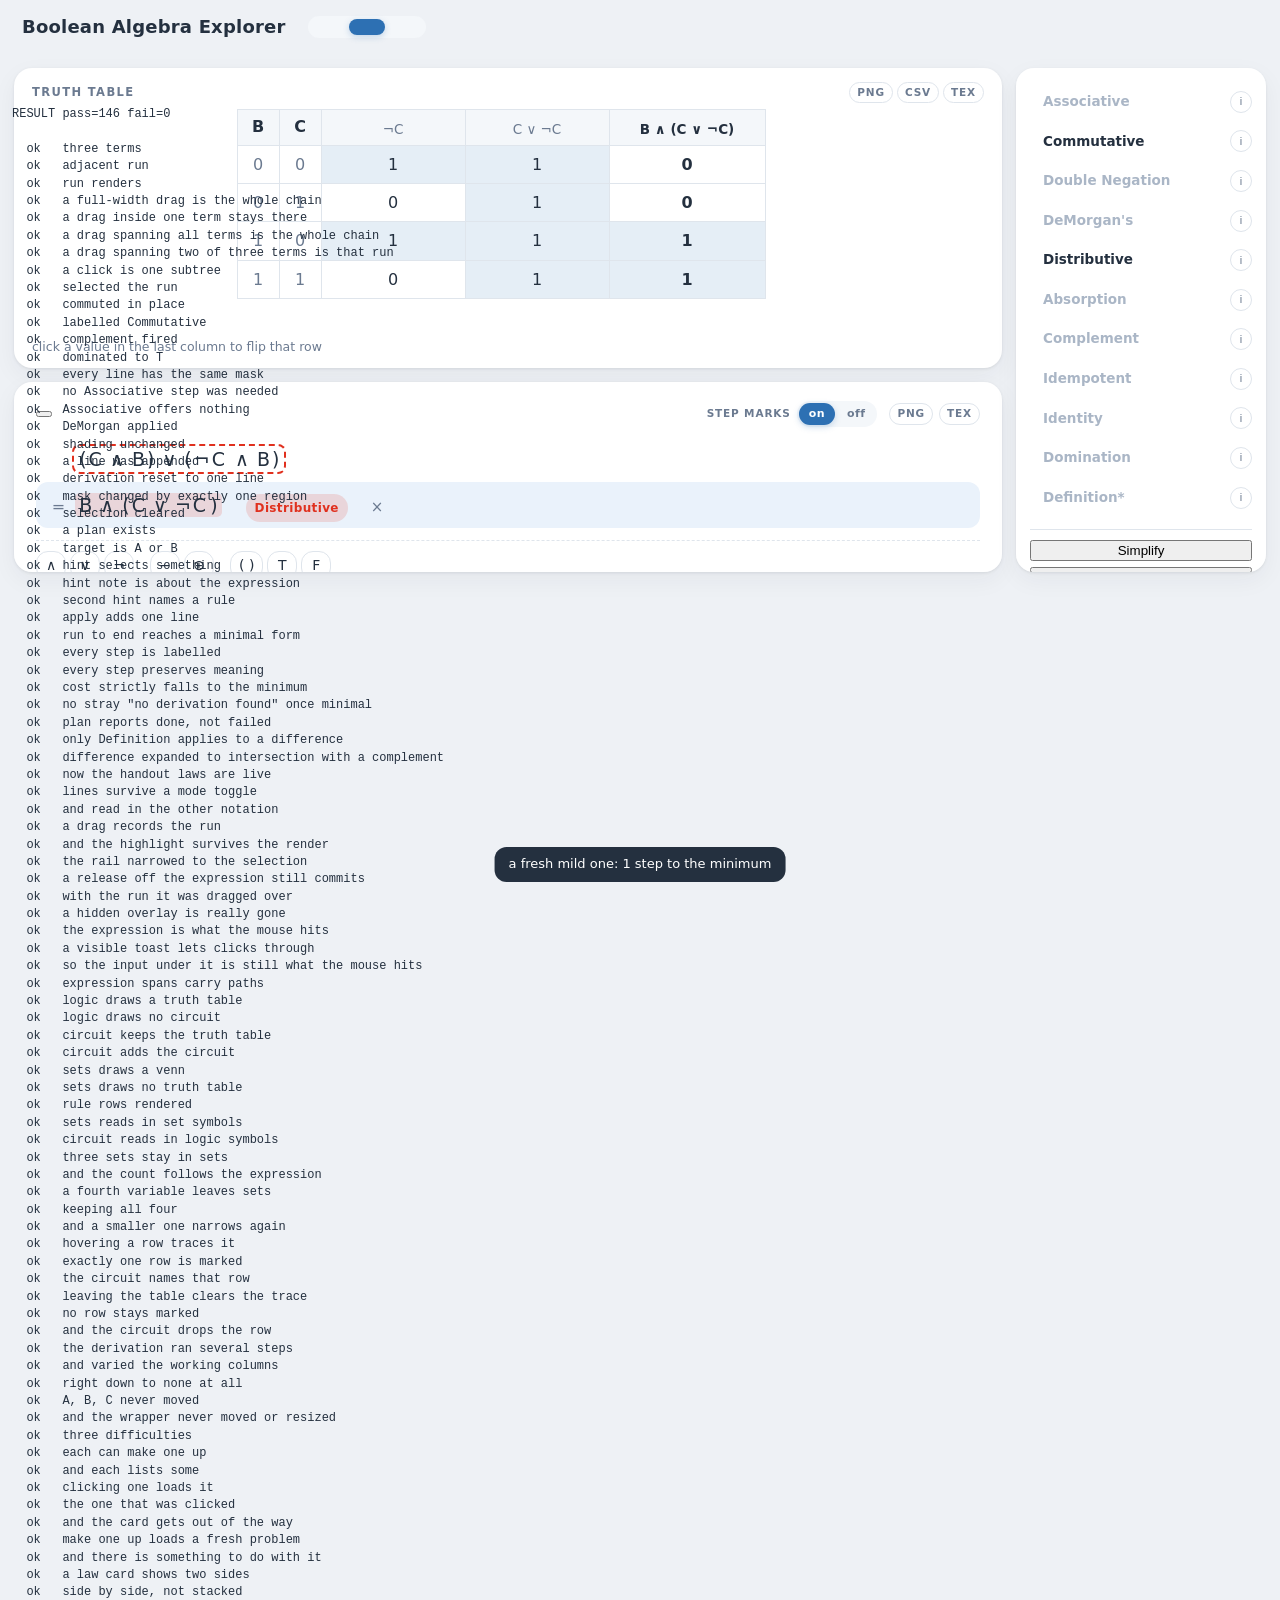
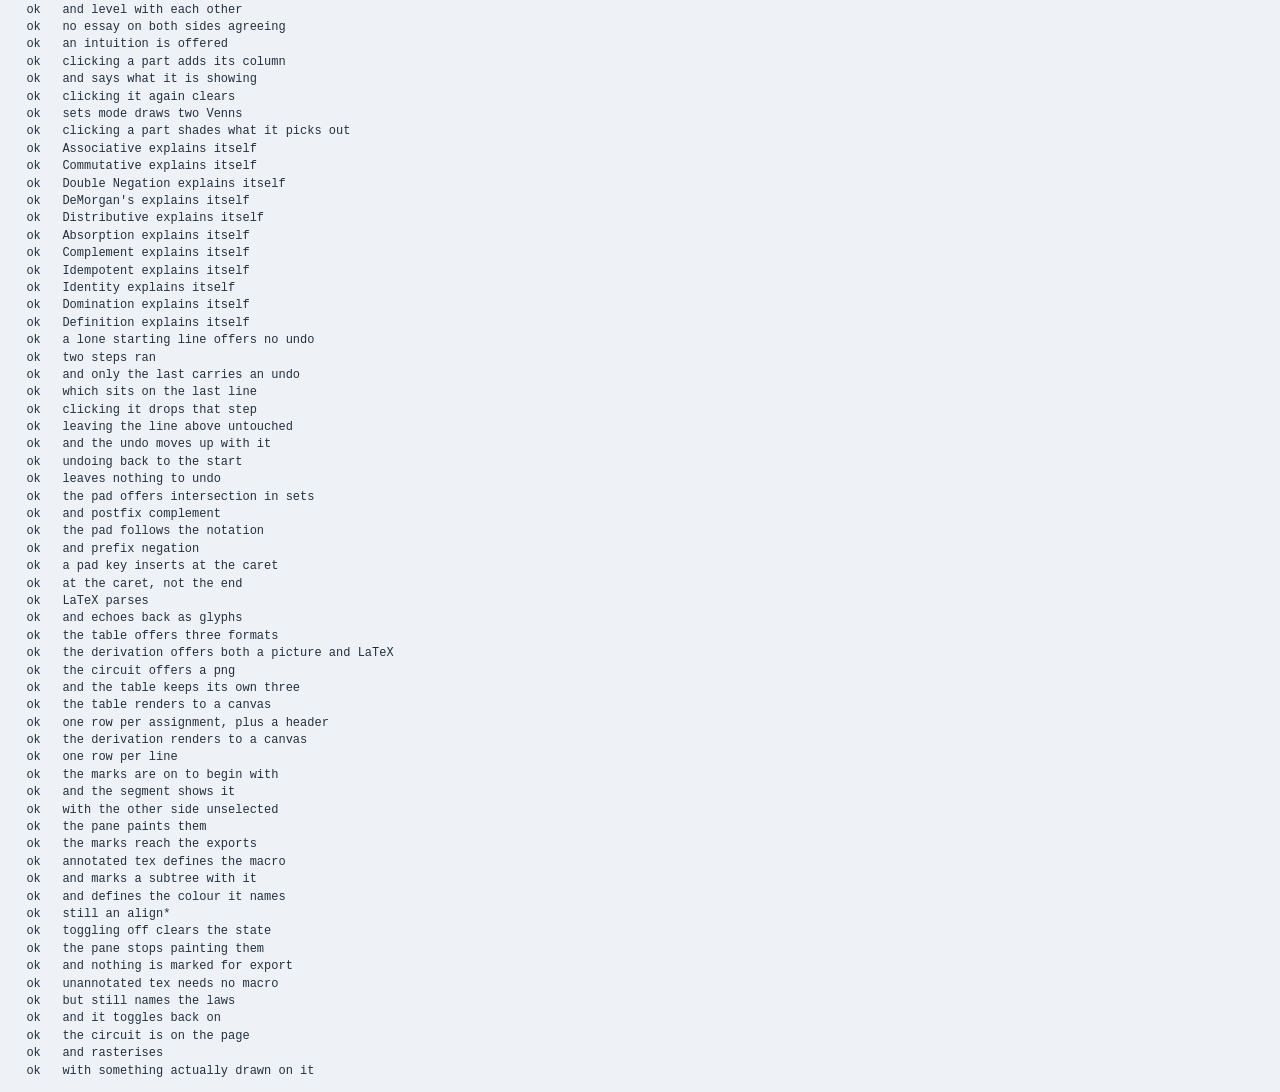
==== commit ca6db02e: "Say it in words, and name the variables The start-from bar now takes and, or, not, union, intersecti" ====
--- a/docs/uitest.html
+++ b/docs/uitest.html
@@ -5,12 +5,12 @@
 <header><h1>Boolean Algebra Explorer</h1>
   <div class="modes" id="modeToggle"><button data-mode="sets"></button>
   <button data-mode="logic"></button><button data-mode="circuit"></button></div>
-  <label class="vars"><span id="varPick" class="seg"></span></label>
-  <button id="examplesBtn"></button></header>
+</header>
 <main>
   <section class="viewer" id="viewer"></section>
   <section class="expression" id="expression">
-    <div class="exprbar"><span class="exports" id="exprExport"></span></div>
+    <div class="exprbar"><button id="examplesBtn"></button>
+      <span class="barright" id="exprExport"></span></div>
     <div class="lines" id="lines"></div>
     <div class="entry"><div class="oppad" id="opPad"></div>
       <div class="entryrow"><input id="src">
@@ -33,6 +33,14 @@
     'RESULT pass=0 fail=1\nUNCAUGHT ' + e.message + '\n' +
     ((e.error && e.error.stack) || '');
 });
+// The suite is async, so a thrown error surfaces as a rejected promise
+// and never reaches the handler above -- the page just sits on
+// "running..." with no clue why.
+window.addEventListener('unhandledrejection', (e) => {
+  document.getElementById('out').textContent =
+    'RESULT pass=0 fail=1\nREJECTED ' + (e.reason && e.reason.message) +
+    '\n' + ((e.reason && e.reason.stack) || '');
+});
 </script>
 <script type="module" src="./js/app.js"></script>
 <script type="module" src="./js/uitests.js"></script>
--- a/docs/style.css
+++ b/docs/style.css
@@ -71,8 +71,9 @@
   width: 100%; max-width: var(--app-max); margin-inline: auto;
 }
 h1 { font-size: 18px; margin: 0; font-weight: 700; letter-spacing: .2px; }
-header .modes { margin-left: auto; }
-header #examplesBtn { flex: none; }
+/* Beside the title, not pushed to the far corner: it names what the
+   main pane is currently showing. */
+header .modes { margin-left: 4px; }
 
 /* Pill toggles. */
 .modes, .seg {
@@ -92,8 +93,6 @@
 .modes button:disabled, .seg button:disabled {
   color: var(--dim); cursor: default;
 }
-.vars { font-size: 13px; color: var(--muted); display: flex;
-        align-items: center; gap: 8px; }
 
 /* ---- layout ---- */
 main {
@@ -133,17 +132,19 @@
 }
 .exports button.exp:hover { color: var(--accent);
   border-color: var(--accent); background: var(--accent-soft); }
-.exprbar { display: flex; margin-bottom: 6px; min-height: 20px; }
-.exprbar .exports { gap: 6px; align-items: center; }
-button.toggle {
-  font: inherit; font-size: 10.5px; letter-spacing: .08em;
-  text-transform: uppercase; font-weight: 600;
-  padding: 2px 9px; border: 1px dashed var(--line);
-  border-radius: 999px; background: var(--panel); color: var(--muted);
-  cursor: pointer;
-}
-button.toggle.on { border-color: var(--ink-soft); color: var(--ink);
-                   border-style: dashed; background: var(--panel-2); }
+.exprbar { display: flex; align-items: center; margin-bottom: 8px;
+           min-height: 28px; gap: 10px; }
+.exprbar .barright { margin-left: auto; display: flex; align-items: center;
+                     gap: 12px; }
+.exprbar .exports { margin-left: 0; gap: 6px; align-items: center; }
+/* A two-state segment, in the view toggle's idiom: the step marks are a
+   way of looking at the derivation, not a third thing to download. */
+.marks { display: flex; align-items: center; gap: 6px; }
+.marks .mlbl { font-size: 10.5px; letter-spacing: .08em;
+               text-transform: uppercase; font-weight: 600;
+               color: var(--muted); }
+.marks .seg { padding: 2px; }
+.marks .seg button { padding: 3px 10px; font-size: 11px; }
 .panebody { flex: 1; min-height: 0; overflow: auto; padding: 0 12px 12px;
              display: flex; align-items: center; justify-content: center;
              /* Reserve the scrollbar gutter always. Header wrapping
@@ -359,6 +360,24 @@
                               border-radius: 4px; }
 .cardfoot { display: flex; gap: 8px; justify-content: flex-end;
             margin-top: 16px; }
+.card.wide { max-width: min(880px, 94vw); }
+.exgroup + .exgroup { margin-top: 14px; }
+.exhead { display: flex; align-items: center; gap: 10px; margin-bottom: 4px; }
+.extag {
+  font-size: 10.5px; text-transform: uppercase; letter-spacing: .1em;
+  font-weight: 700; padding: 2px 9px; border-radius: 999px;
+  color: var(--on-accent);
+}
+.extag.mild { background: #4a9d5f; }
+.extag.medium { background: #d98324; }
+.extag.spicy { background: #c0392b; }
+.exwhy { font-size: 12px; color: var(--muted); }
+button.makeup {
+  margin-left: auto; font: inherit; font-size: 12px; padding: 4px 12px;
+  border: 1px solid var(--accent); border-radius: 999px;
+  background: var(--panel); color: var(--accent); cursor: pointer;
+}
+button.makeup:hover { background: var(--accent); color: var(--on-accent); }
 .exlist { display: flex; flex-direction: column; gap: 2px; }
 .exlist button {
   text-align: left; font: inherit; font-size: 13.5px; padding: 8px 10px;
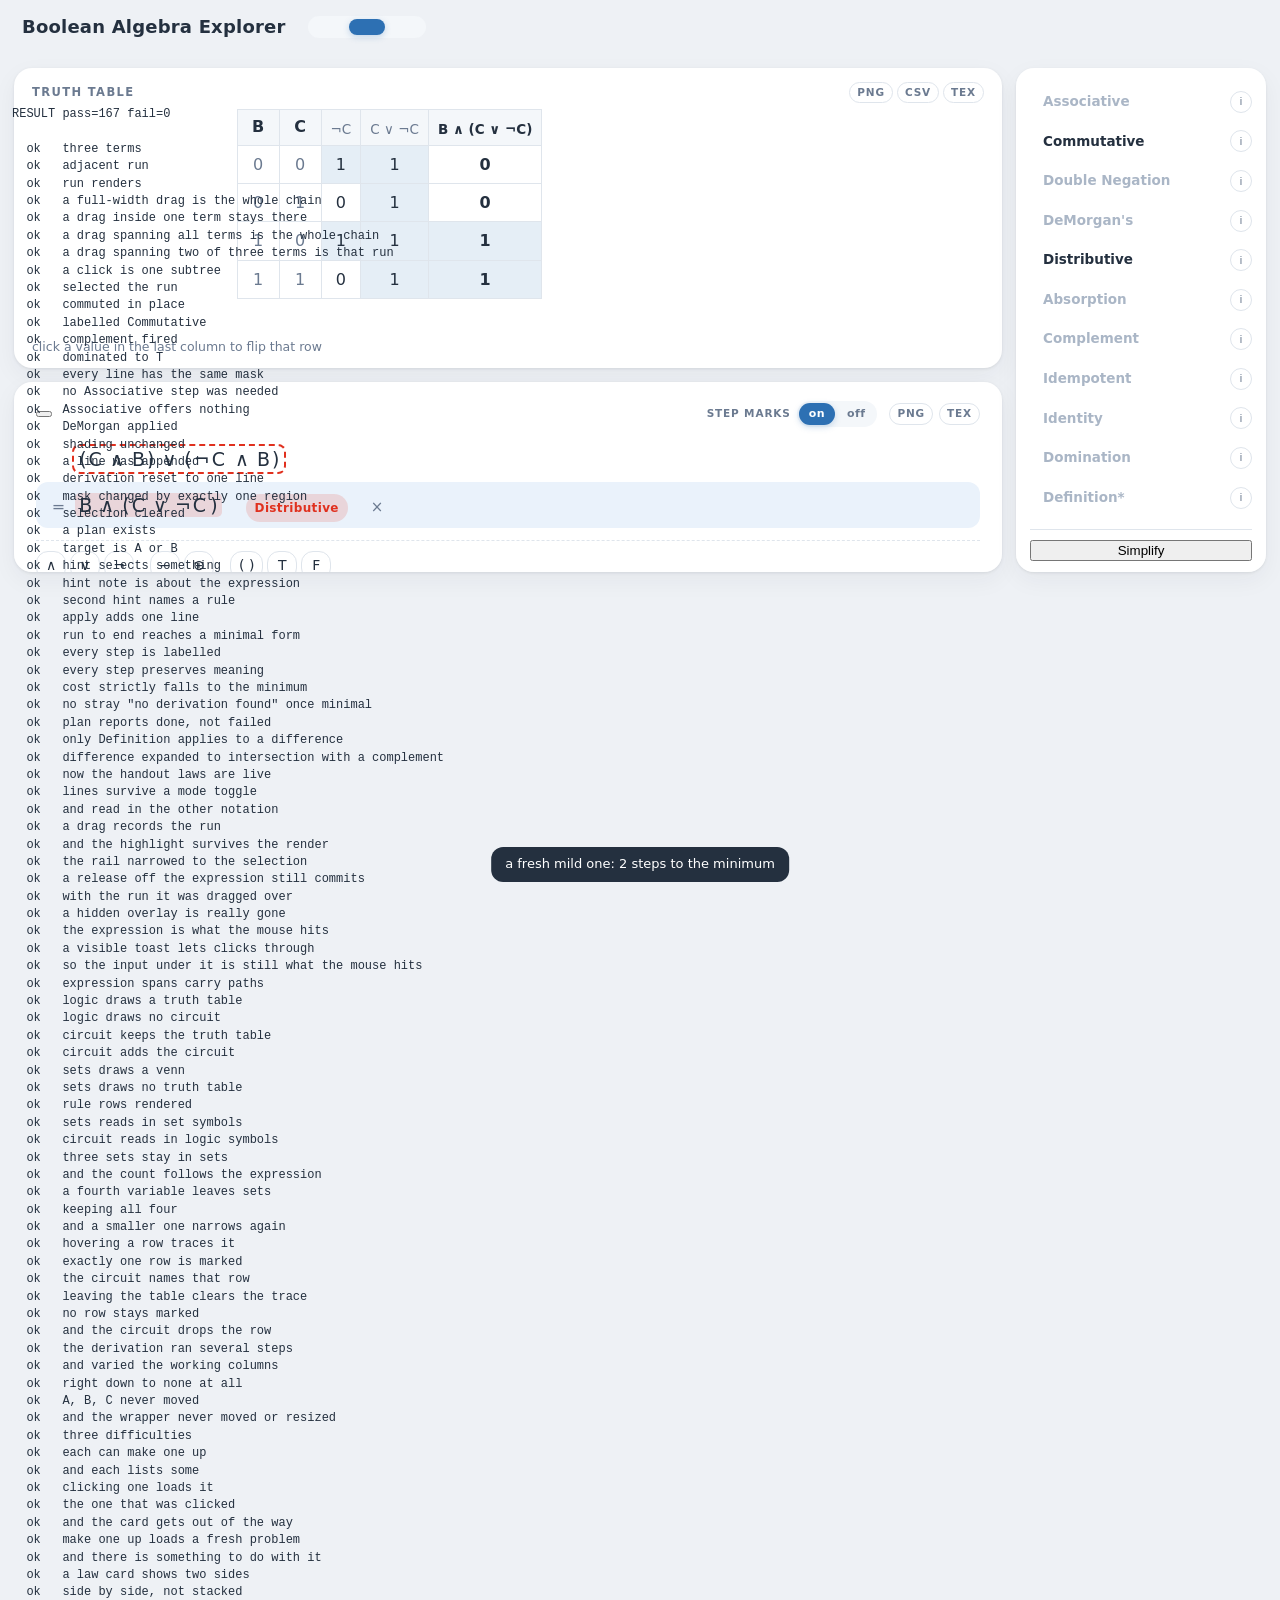
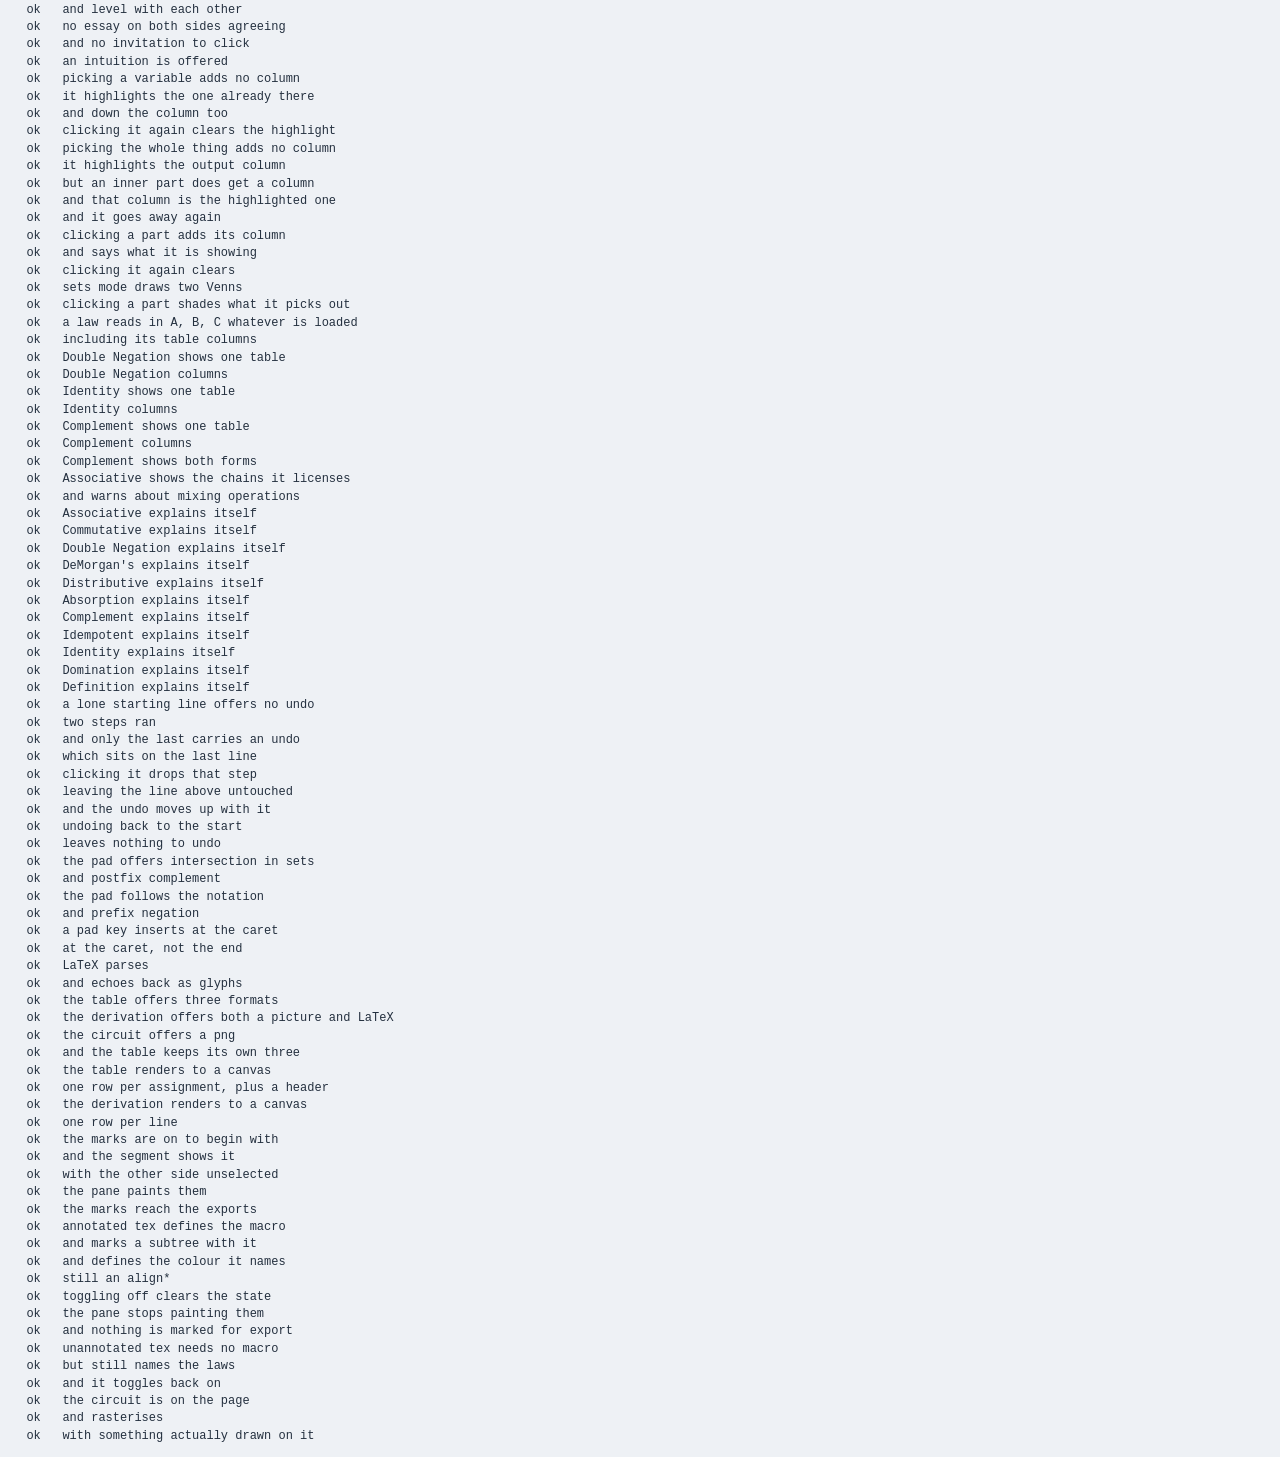
==== commit 58cd6ae6: "Unstick complemented constants, trim the rail, unwrap the headers A derivation reaching the empty se" ====
--- a/docs/uitest.html
+++ b/docs/uitest.html
@@ -18,8 +18,6 @@
   </section>
   <aside class="algebra"><div class="rules" id="rules"></div>
     <div class="actions"><button id="simplify"></button>
-      <button id="hintExpr"></button><button id="hintRule"></button>
-      <button id="applyStep"></button><button id="runAll"></button>
       <div id="simpNote"></div><button id="reset"></button>
       <button id="share"></button></div></aside>
 </main>
--- a/docs/style.css
+++ b/docs/style.css
@@ -179,30 +179,43 @@
    keeps A, B, C from sliding when a law adds or drops a working
    column. See the header comment in truthtable.js. */
 /* Fixed width and centred; the table sits at its left edge. */
-.ttwrap { margin: 0 auto; }
-table.tt { border-collapse: collapse; table-layout: fixed;
+/* fit-content is for the law cards, whose wrapper hugs its table; the
+   viewer overrides it inline with the constant width that pins the
+   variable columns. */
+.ttwrap { margin: 0 auto; width: fit-content; }
+/* max-content, not auto: inside the fixed-width wrapper an auto table
+   is squeezed to fit, which compressed the variable columns and moved
+   them -- the one thing the wrapper exists to prevent. It takes its
+   natural width and runs past the wrapper's right edge instead. */
+table.tt { border-collapse: collapse; table-layout: auto;
+           width: max-content;
            font-variant-numeric: tabular-nums;
            font-size: 16px; margin: 0; }
 table.tt th, table.tt td {
   border: 1px solid var(--line); padding: 7px 9px; text-align: center;
 }
-/* Headers wrap rather than ellipsise. A truncated header is a column
-   whose expression you cannot read, which is the only reason it is
-   there. */
+/* Headers stay on one line. A header broken over three lines is as
+   hard to read as a truncated one, and the column can simply be as wide
+   as the expression it is headed by. */
 table.tt th {
   font-weight: 700; background: var(--panel-2); font-size: 13.5px;
-  vertical-align: bottom; white-space: normal; overflow-wrap: anywhere;
+  vertical-align: bottom; white-space: nowrap;
   line-height: 1.3;
 }
 table.tt td { white-space: nowrap; }
 /* Sized by content, so a pair of law tables stays narrow enough to sit
    side by side. */
-table.tt.compact { table-layout: auto; font-size: 15px; }
+table.tt.compact { font-size: 15px; }
 table.tt.compact th, table.tt.compact td { padding: 5px 8px; }
 table.tt.compact th { white-space: nowrap; }
 table.tt th.var { font-size: 16px; }
 table.tt th.sub { color: var(--muted); font-weight: 500; }
 table.tt th.selcol { background: var(--sel-soft); color: var(--sel); }
+/* The whole column, not just its header: the point of picking one is to
+   read down it. */
+table.tt td.selcol { background: var(--sel-soft); color: var(--sel);
+                     font-weight: 650; }
+table.tt td.selcol.one { background: var(--sel); color: var(--on-accent); }
 table.tt td.out { cursor: pointer; font-weight: 650; }
 table.tt td.one { background: var(--accent-soft); }
 table.tt tr.hov td { background: var(--trace); }
@@ -349,11 +362,21 @@
 .lawgrid .side .dia { display: flex; justify-content: center; }
 .lawgrid .side .sidecap {
   font-size: 11.5px; color: var(--muted); margin-top: 8px;
-  min-height: 2.4em;
+  min-height: 1.3em;
 }
 .lawgrid .mid { font-size: 20px; color: var(--muted); align-self: center; }
 .lawwhy { color: var(--ink); font-size: 13.5px; line-height: 1.55;
           margin: 6px 0 16px; }
+.lawgloss { color: var(--muted); font-size: 12.5px; line-height: 1.5;
+            margin: -8px 0 16px; padding-left: 10px;
+            border-left: 2px solid var(--line); }
+/* A law that is easy to over-apply says so under the demonstration,
+   where the reader has just seen the shape it does hold for. */
+.lawwarn { color: var(--err); font-size: 12.5px; line-height: 1.5;
+           margin: 14px 0 0; }
+.lawgrid + .lawgrid { margin-top: 14px; padding-top: 14px;
+                      border-top: 1px dashed var(--line); }
+.lawgrid.one { justify-content: center; }
 /* The demonstration is clickable in the same way the derivation is, so
    it highlights the same way too. */
 .lawgrid .side .t .nd:hover { background: var(--accent-soft);
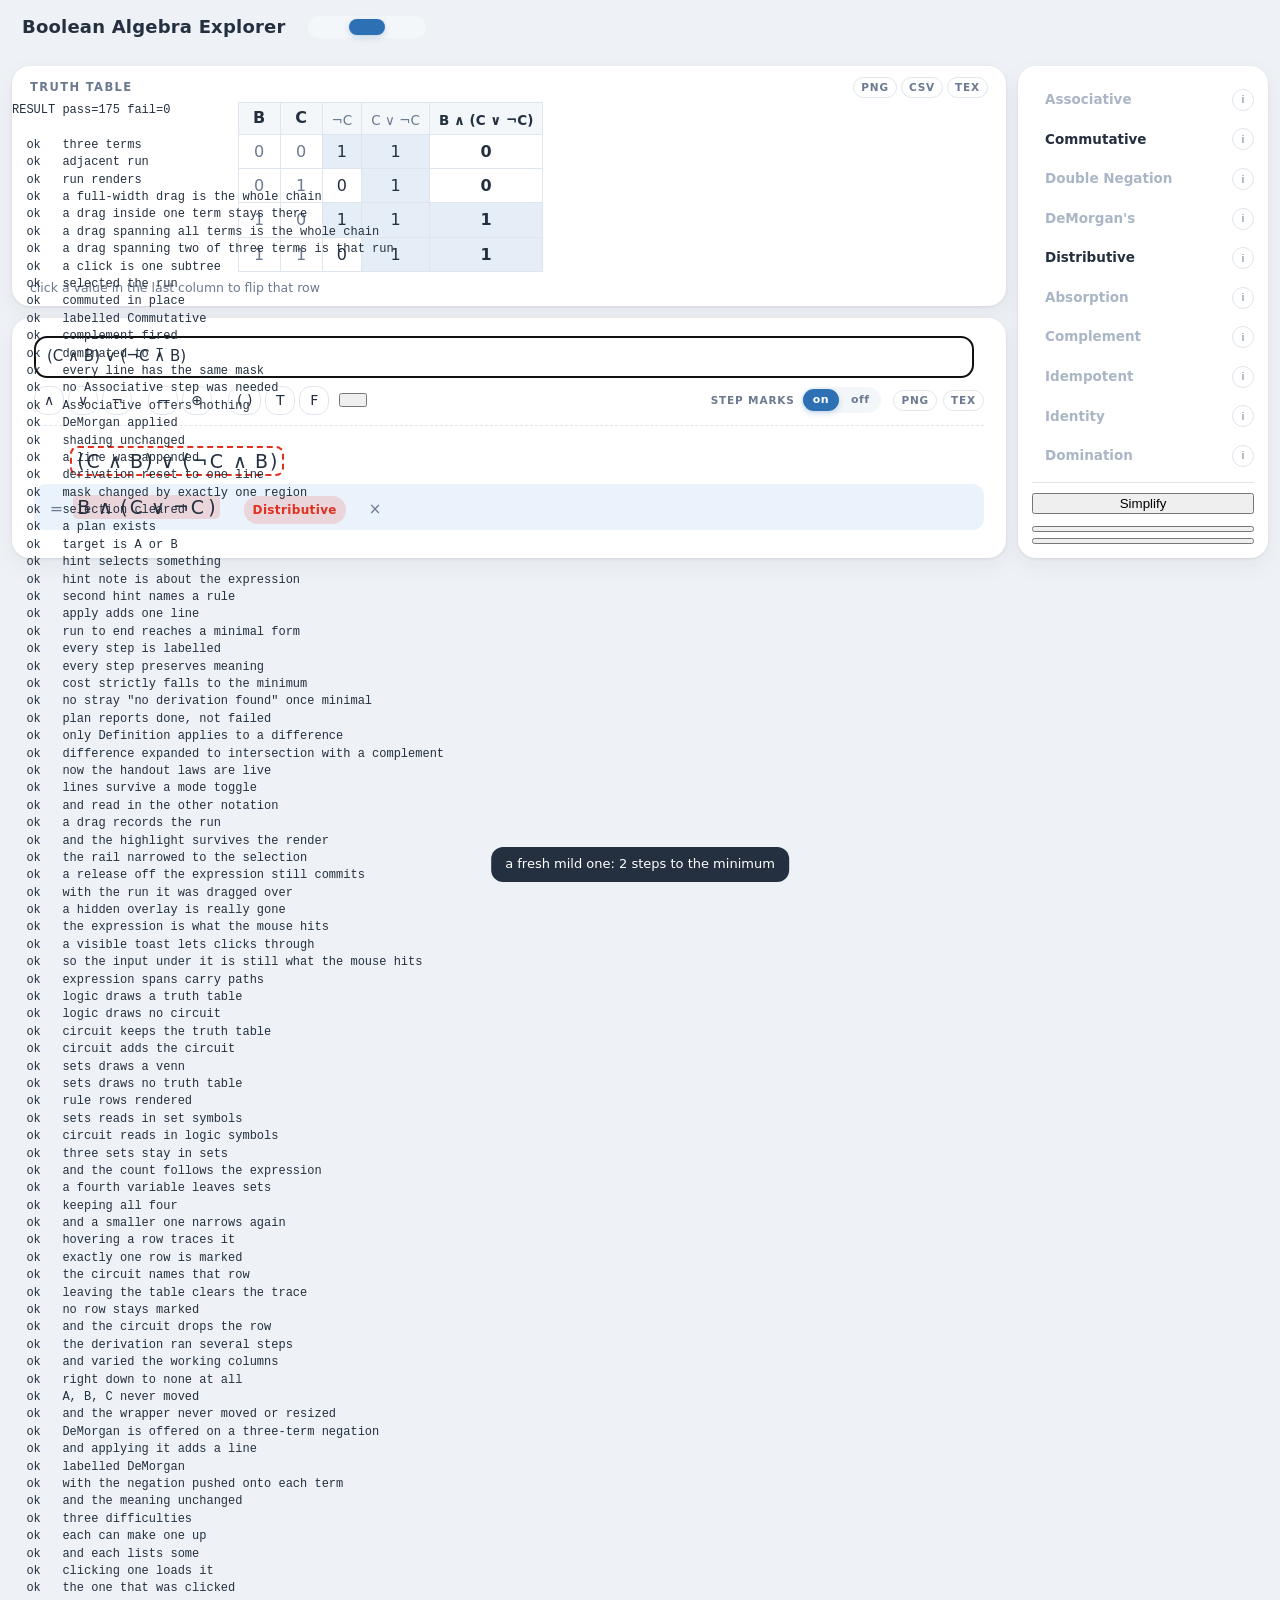
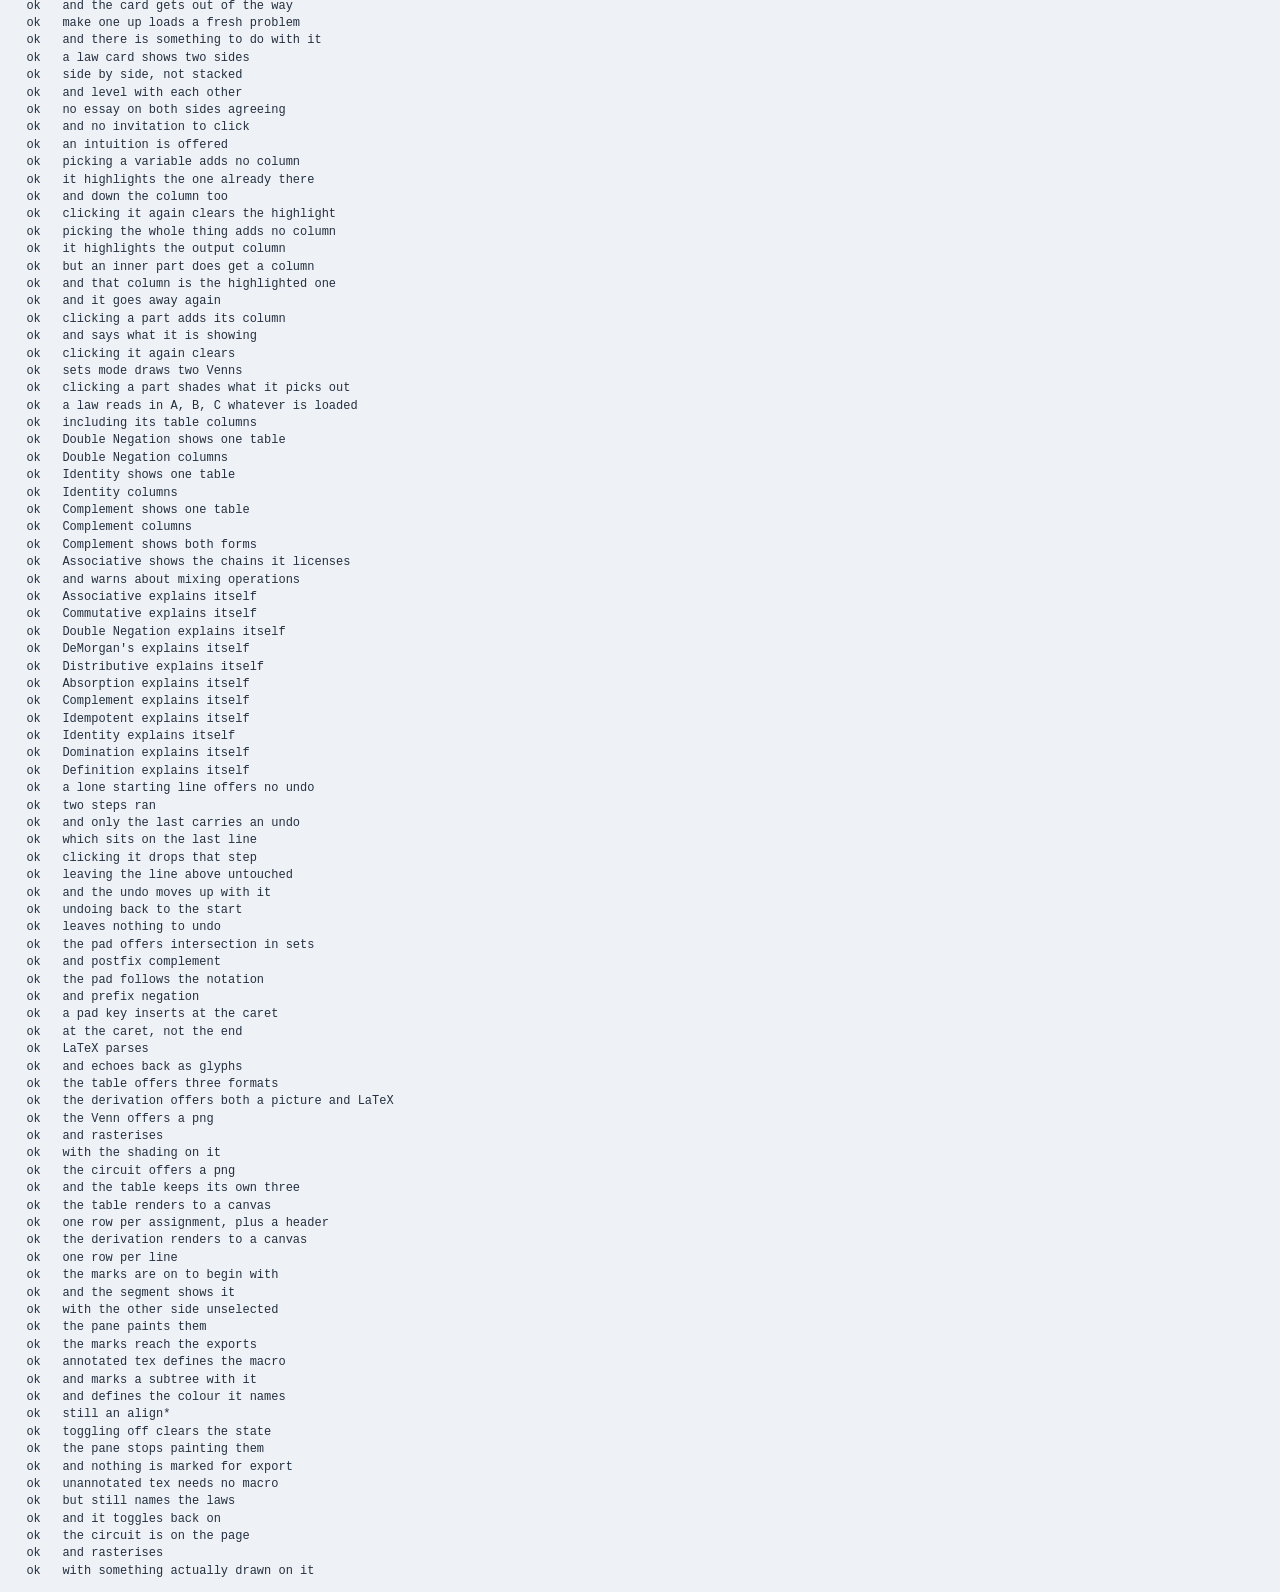
==== commit 36f18733: "Put the input at the top of the pane it fills The expression pane now opens with the box that starts" ====
--- a/docs/uitest.html
+++ b/docs/uitest.html
@@ -9,12 +9,13 @@
 <main>
   <section class="viewer" id="viewer"></section>
   <section class="expression" id="expression">
-    <div class="exprbar"><button id="examplesBtn"></button>
-      <span class="barright" id="exprExport"></span></div>
+    <div class="entry">
+      <div class="entryrow"><input id="src">
+      <span class="err" id="srcErr"></span></div>
+      <div class="toolrow"><div class="oppad" id="opPad"></div>
+        <button id="examplesBtn"></button>
+        <span class="barright" id="exprExport"></span></div></div>
     <div class="lines" id="lines"></div>
-    <div class="entry"><div class="oppad" id="opPad"></div>
-      <div class="entryrow"><input id="src">
-      <span class="err" id="srcErr"></span></div></div>
   </section>
   <aside class="algebra"><div class="rules" id="rules"></div>
     <div class="actions"><button id="simplify"></button>
--- a/docs/style.css
+++ b/docs/style.css
@@ -96,11 +96,11 @@
 
 /* ---- layout ---- */
 main {
-  display: grid; gap: 14px; padding: 14px;
+  display: grid; gap: 12px; padding: 12px;
   flex: 1; min-height: 0;
   width: 100%; max-width: var(--app-max); margin-inline: auto;
   grid-template-columns: 1fr 250px;
-  grid-template-rows: minmax(300px, 58%) minmax(190px, 1fr);
+  grid-template-rows: minmax(240px, 46%) minmax(240px, 1fr);
   grid-template-areas: "viewer algebra" "expr algebra";
 }
 /* Each region is a card: no borders, just a lift off the field. */
@@ -111,14 +111,22 @@
 .viewer { grid-area: viewer; display: flex; }
 .expression { grid-area: expr; padding: 18px 22px; overflow: auto;
               display: flex; flex-direction: column; }
-.algebra { grid-area: algebra; overflow: auto; padding: 14px; }
+/* The rail spans both rows but is not stretched to them: align-self
+   start leaves it as tall as the rules and the buttons under them,
+   rather than trailing an empty card down the page. max-height keeps it
+   inside the grid area on a short window, where the rules scroll and
+   the actions, being flex:none, stay put. */
+.algebra { grid-area: algebra; align-self: start; max-height: 100%;
+           overflow: hidden; padding: 14px;
+           display: flex; flex-direction: column; }
+.algebra .rules { min-height: 0; overflow: auto; }
 
 /* ---- viewer ---- */
 .pane { flex: 1; min-width: 0; display: flex; flex-direction: column; }
 .pane + .pane { border-left: 1px solid var(--line); }
 .pane h2 {
   font-size: 11.5px; text-transform: uppercase; letter-spacing: .12em;
-  color: var(--muted); margin: 14px 18px 6px; font-weight: 600;
+  color: var(--muted); margin: 11px 18px 4px; font-weight: 600;
   display: flex; align-items: center; gap: 10px;
 }
 /* Export sits with the thing it exports, at the end of its heading. */
@@ -132,11 +140,10 @@
 }
 .exports button.exp:hover { color: var(--accent);
   border-color: var(--accent); background: var(--accent-soft); }
-.exprbar { display: flex; align-items: center; margin-bottom: 8px;
-           min-height: 28px; gap: 10px; }
-.exprbar .barright { margin-left: auto; display: flex; align-items: center;
+.toolrow .barright { margin-left: auto; display: flex; align-items: center;
                      gap: 12px; }
-.exprbar .exports { margin-left: 0; gap: 6px; align-items: center; }
+.toolrow .exports { margin-left: 0; gap: 6px; align-items: center; }
+.toolrow #examplesBtn { padding: 5px 12px; font-size: 13px; }
 /* A two-state segment, in the view toggle's idiom: the step marks are a
    way of looking at the derivation, not a third thing to download. */
 .marks { display: flex; align-items: center; gap: 6px; }
@@ -145,7 +152,7 @@
                color: var(--muted); }
 .marks .seg { padding: 2px; }
 .marks .seg button { padding: 3px 10px; font-size: 11px; }
-.panebody { flex: 1; min-height: 0; overflow: auto; padding: 0 12px 12px;
+.panebody { flex: 1; min-height: 0; overflow: auto; padding: 0 12px 8px;
              display: flex; align-items: center; justify-content: center;
              /* Reserve the scrollbar gutter always. Header wrapping
                 changes the table's height, and a scrollbar appearing
@@ -161,10 +168,10 @@
 .pane.tt-pane .panebody { display: block; }
 /* The table needs more of the row than the circuit does. */
 .pane.tt-pane { flex: 1.25; }
-.caption { font-size: 12.5px; color: var(--muted); margin: 4px 18px 12px; }
+.caption { font-size: 12.5px; color: var(--muted); margin: 2px 18px 9px; }
 
 svg.venn { display: block; margin: 0 auto; cursor: pointer;
-           height: 100%; max-height: 330px; width: auto; }
+           height: 100%; max-height: 296px; width: auto; }
 .minivenn svg.venn { height: 190px; }
 .vregion { fill: transparent; }
 .vregion.on { fill: var(--accent); fill-opacity: .30; }
@@ -192,7 +199,7 @@
            font-variant-numeric: tabular-nums;
            font-size: 16px; margin: 0; }
 table.tt th, table.tt td {
-  border: 1px solid var(--line); padding: 7px 9px; text-align: center;
+  border: 1px solid var(--line); padding: 5px 9px; text-align: center;
 }
 /* Headers stay on one line. A header broken over three lines is as
    hard to read as a truncated one, and the column can simply be as wide
@@ -268,9 +275,16 @@
 /* Last, so a live selection always wins the background. */
 .expr .nd.sel { background: var(--sel-mid); box-shadow: 0 0 0 1px var(--sel); }
 
-.entry { display: flex; flex-direction: column; gap: 8px; margin-top: 12px;
-         padding-top: 10px; border-top: 1px dashed var(--line); }
+/* The input and its controls sit at the top of the pane: they are what
+   starts a derivation, and the derivation grows down from them. */
+.entry { display: flex; flex-direction: column; gap: 8px;
+         margin-bottom: 12px; padding-bottom: 10px;
+         border-bottom: 1px dashed var(--line); }
 .entryrow { display: flex; align-items: center; gap: 10px; }
+/* One row: the keys that build an expression, then the controls that do
+   something with the one already there. */
+.toolrow { display: flex; align-items: center; gap: 10px;
+           flex-wrap: wrap; }
 .entry label { font-size: 12px; color: var(--muted); }
 
 /* The operator pad: these glyphs are not on a keyboard, and the ones
@@ -321,7 +335,7 @@
   cursor: pointer; color: var(--muted); flex: none; padding: 0;
 }
 button.info:hover { border-color: var(--accent); color: var(--accent); }
-.actions { margin-top: 12px; border-top: 1px solid var(--line);
+.actions { flex: none; margin-top: 12px; border-top: 1px solid var(--line);
            padding-top: 10px; display: flex; flex-direction: column; gap: 6px; }
 .hintrow { display: flex; gap: 6px; }
 button.primary, button.ghost {
@@ -374,9 +388,20 @@
    where the reader has just seen the shape it does hold for. */
 .lawwarn { color: var(--err); font-size: 12.5px; line-height: 1.5;
            margin: 14px 0 0; }
-.lawgrid + .lawgrid { margin-top: 14px; padding-top: 14px;
-                      border-top: 1px dashed var(--line); }
+/* The forms of a law sit beside each other: they are two instances of
+   one statement, and stacking them reads as two separate facts. */
+.lawdemos { display: flex; align-items: flex-start; justify-content: center;
+            gap: 26px; flex-wrap: wrap; }
+.lawdemo { display: flex; flex-direction: column; align-items: center;
+           min-width: 0; }
+.lawdemo + .lawdemo { border-left: 1px dashed var(--line);
+                      padding-left: 26px; }
+.lawrule { font-size: 14px; font-weight: 600; color: var(--ink);
+           margin-bottom: 10px; white-space: nowrap; }
 .lawgrid.one { justify-content: center; }
+.lawmore { margin: 16px 0 0; padding-left: 18px; color: var(--muted);
+           font-size: 12.5px; line-height: 1.7; }
+.lawmore li { list-style: disc; }
 /* The demonstration is clickable in the same way the derivation is, so
    it highlights the same way too. */
 .lawgrid .side .t .nd:hover { background: var(--accent-soft);
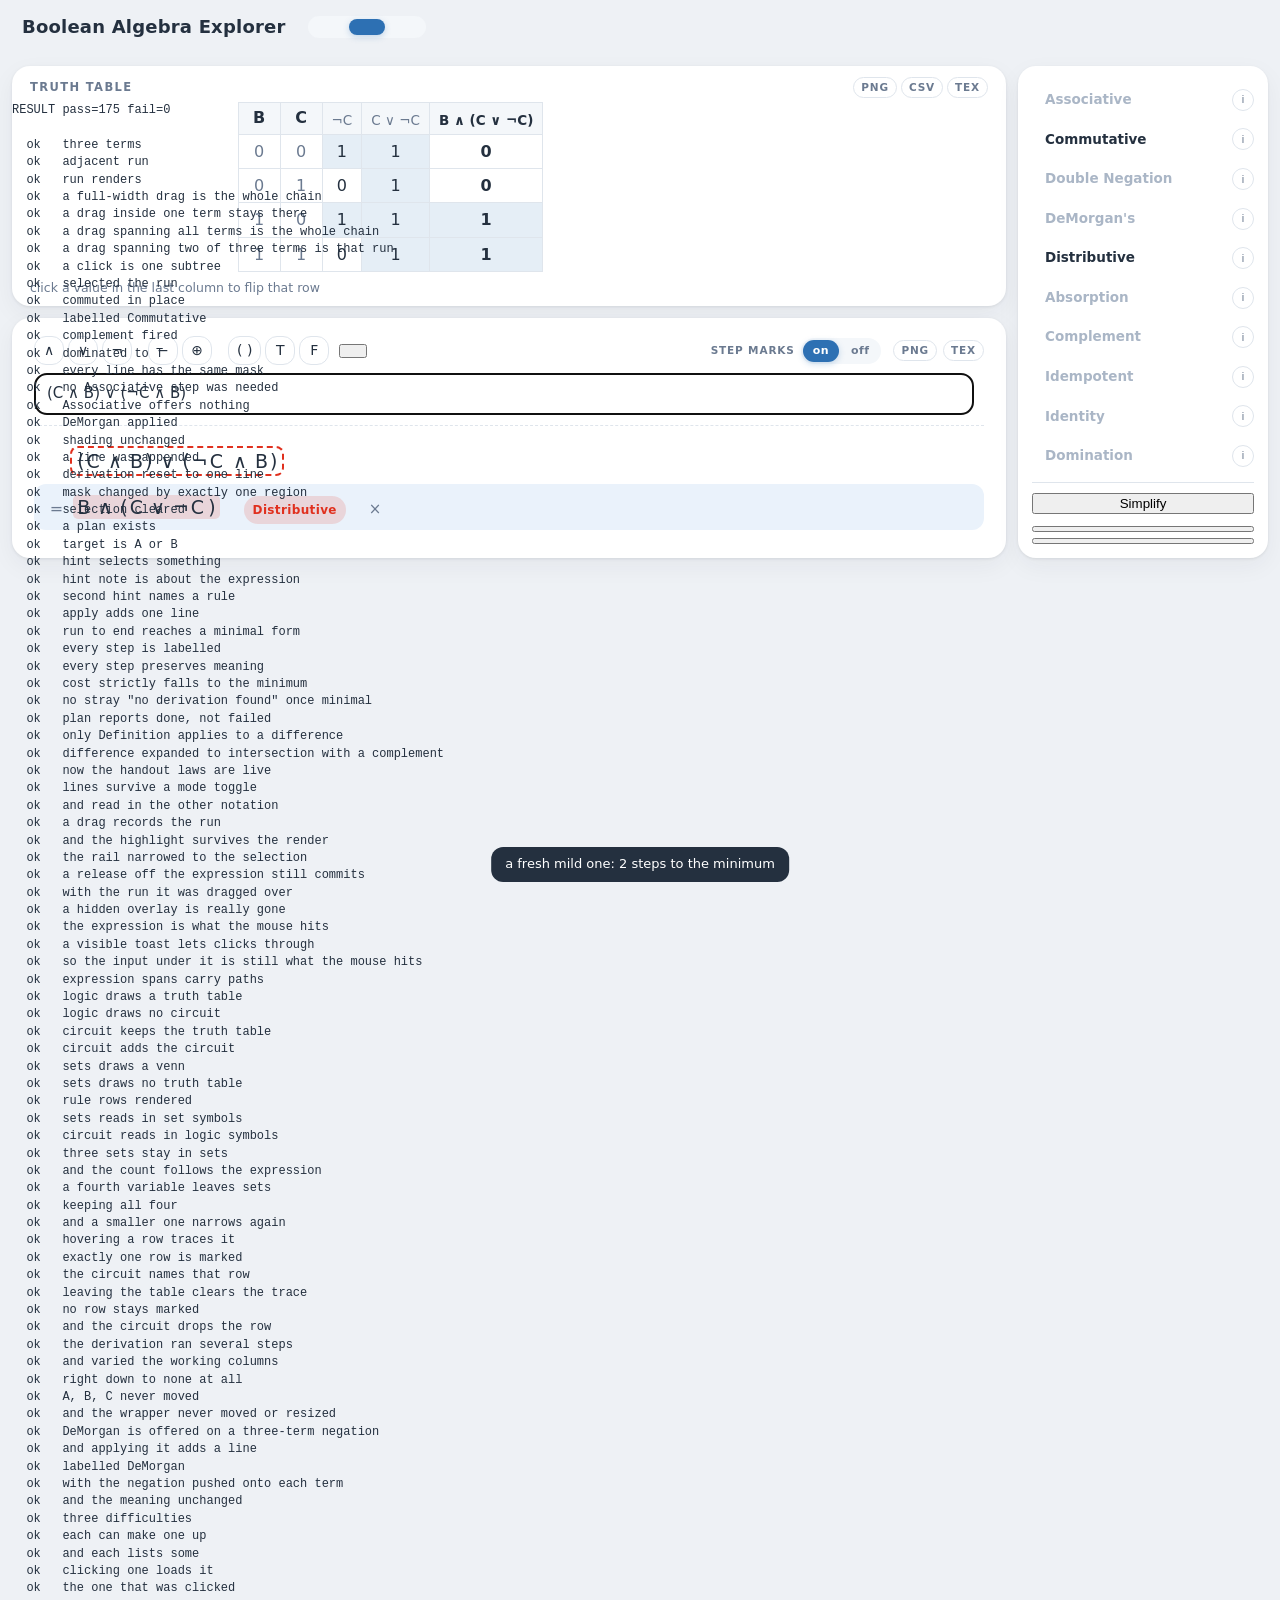
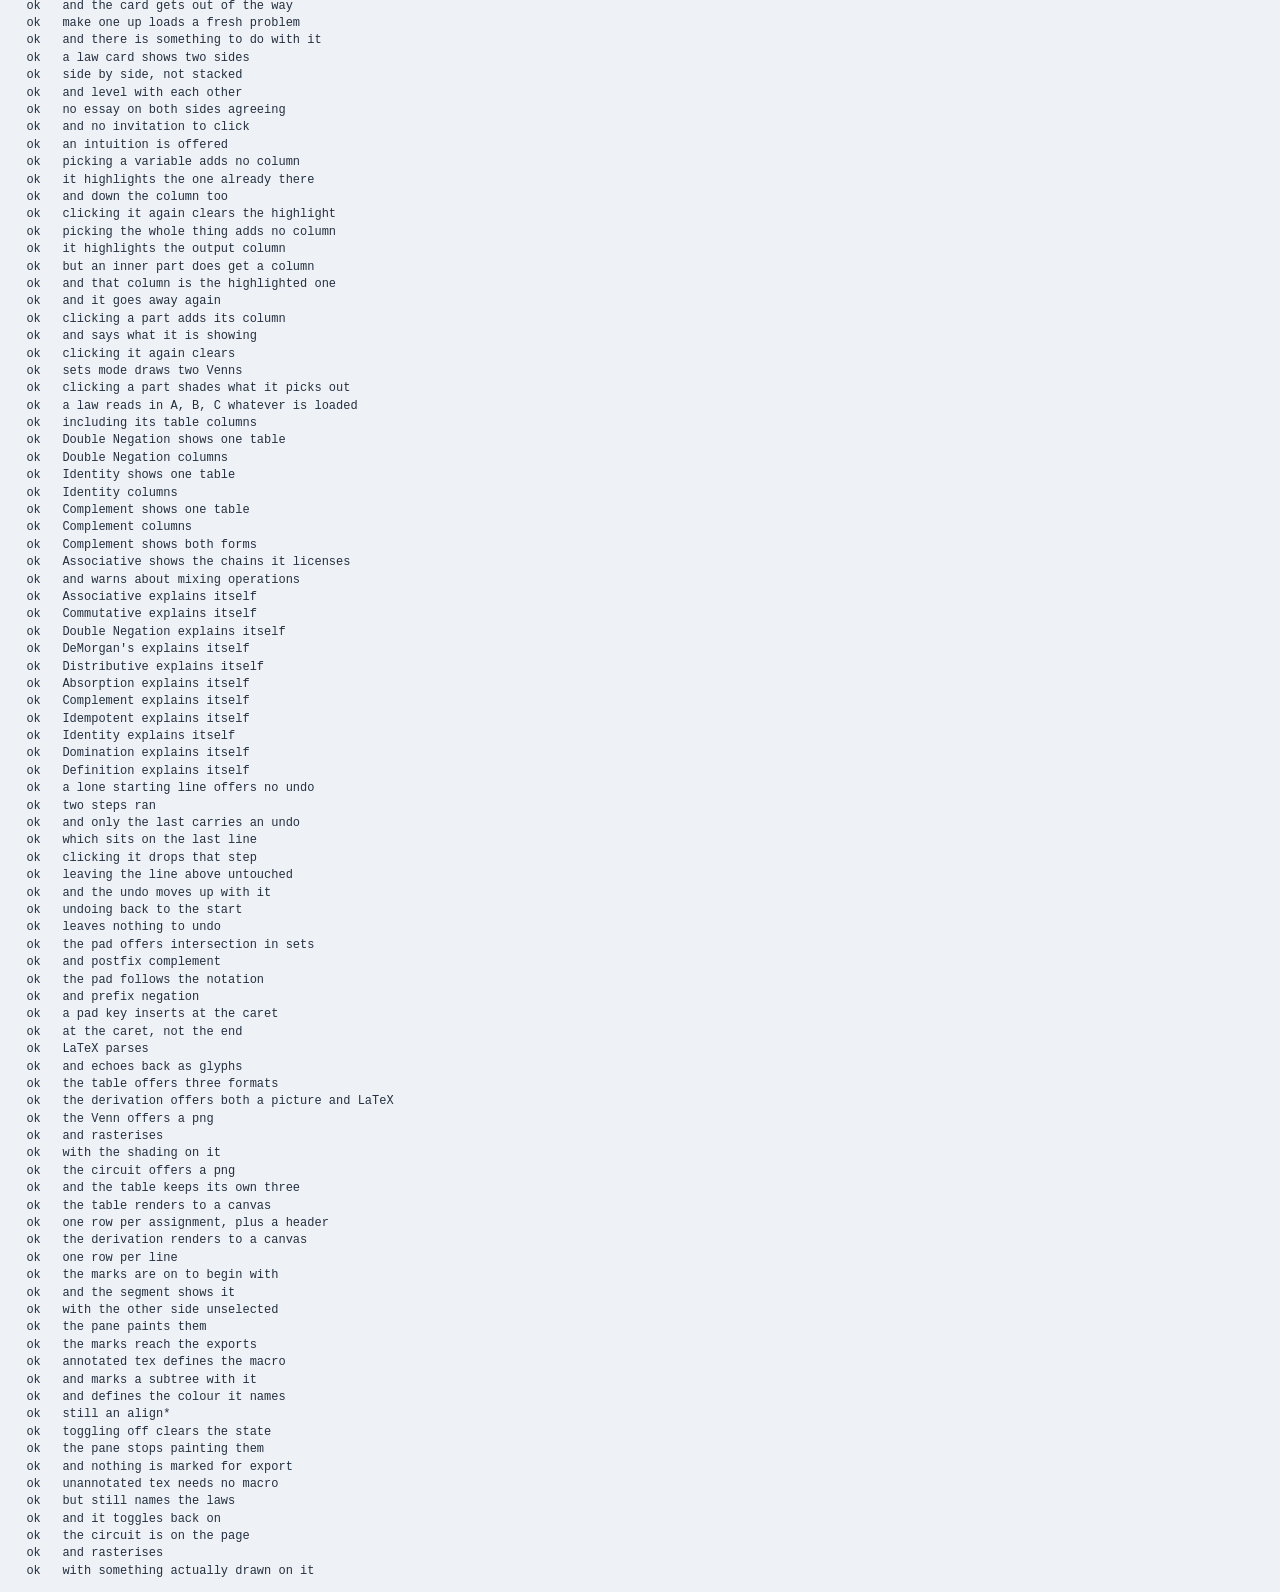
==== commit 822402db: "Put the keys above the box they type into The operator keys and get example now sit above "start fro" ====
--- a/docs/uitest.html
+++ b/docs/uitest.html
@@ -10,11 +10,11 @@
   <section class="viewer" id="viewer"></section>
   <section class="expression" id="expression">
     <div class="entry">
-      <div class="entryrow"><input id="src">
-      <span class="err" id="srcErr"></span></div>
       <div class="toolrow"><div class="oppad" id="opPad"></div>
         <button id="examplesBtn"></button>
-        <span class="barright" id="exprExport"></span></div></div>
+        <span class="barright" id="exprExport"></span></div>
+      <div class="entryrow"><input id="src">
+      <span class="err" id="srcErr"></span></div></div>
     <div class="lines" id="lines"></div>
   </section>
   <aside class="algebra"><div class="rules" id="rules"></div>
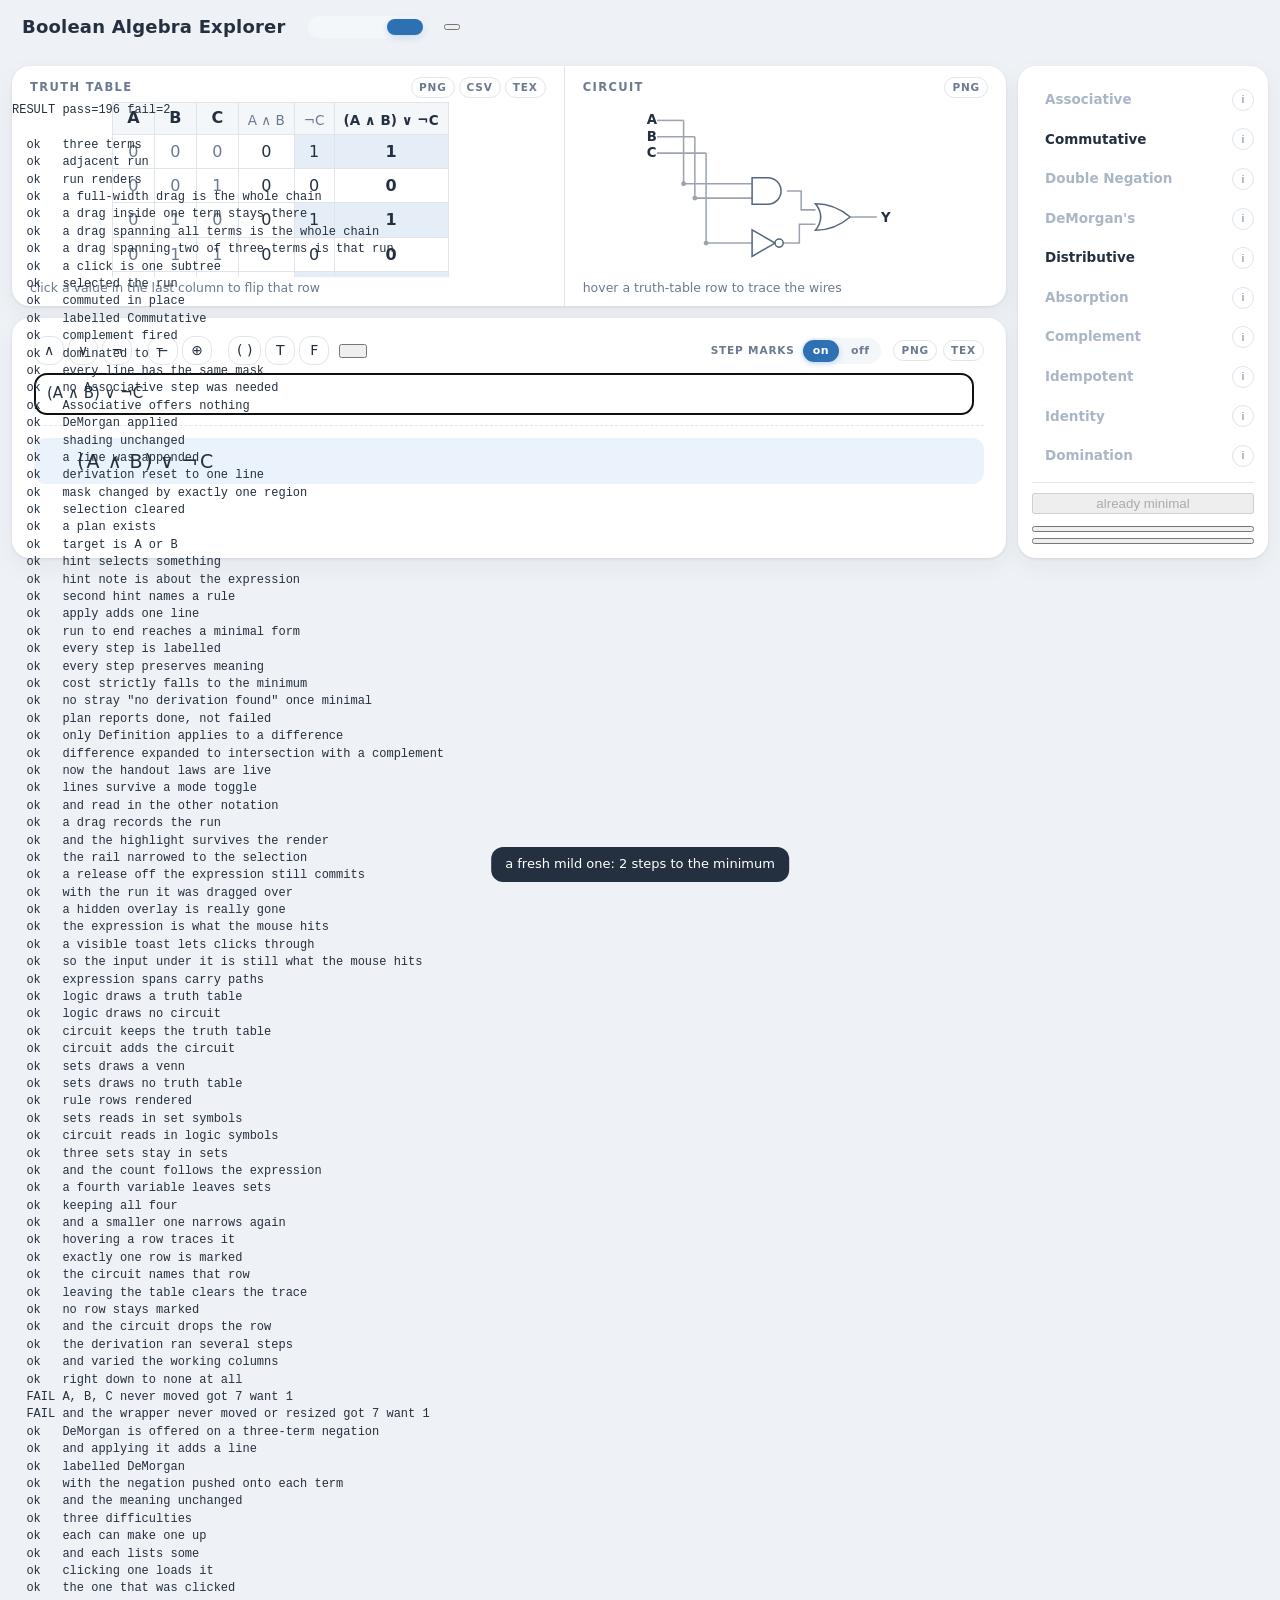
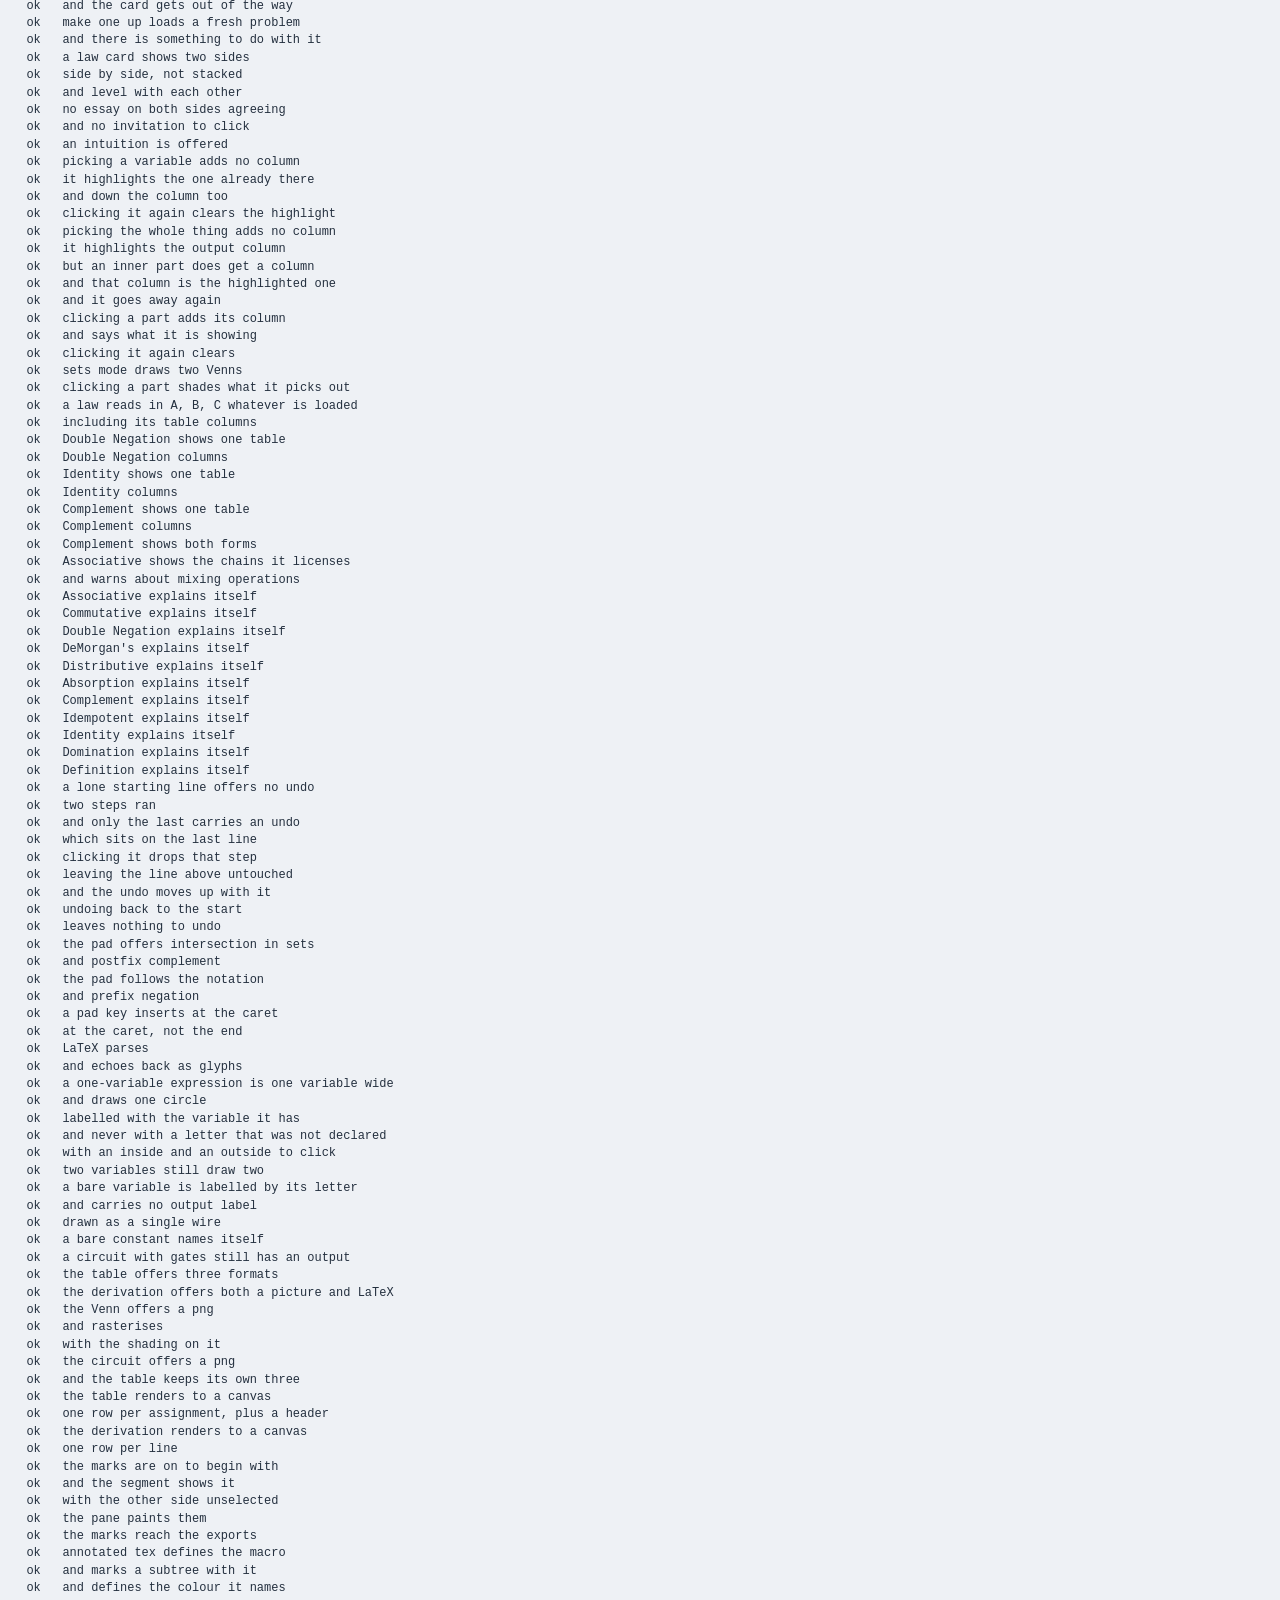
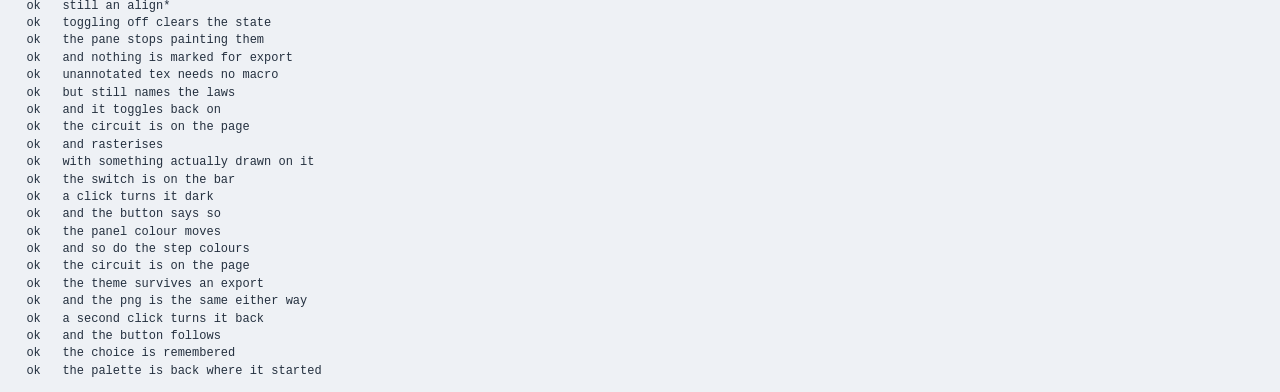
==== commit 1498670e: "Give the page a dark palette and a switch in the corner Both palettes are the same palette: only the" ====
--- a/docs/uitest.html
+++ b/docs/uitest.html
@@ -5,6 +5,7 @@
 <header><h1>Boolean Algebra Explorer</h1>
   <div class="modes" id="modeToggle"><button data-mode="sets"></button>
   <button data-mode="logic"></button><button data-mode="circuit"></button></div>
+  <button id="themeToggle"></button>
 </header>
 <main>
   <section class="viewer" id="viewer"></section>
--- a/docs/style.css
+++ b/docs/style.css
@@ -15,6 +15,7 @@
   --sel: #12a05e;              /* the selection */
   --sel-soft: #12a05e1f;
   --sel-mid: #12a05e4d;
+  --accent-glow: #2d70b340;    /* the lift under an accent fill */
   --on: var(--accent);         /* a 1 on a wire: true, so blue */
   --off: #9ca3af;
   --focus: #f59e0b;
@@ -28,6 +29,9 @@
   --ink-soft: #55677f;         /* diagram strokes */
   --err: #b91c1c;
   --err-soft: #fbeaea;         /* undo hover */
+  --tag-mild: #4a9d5f;         /* example difficulty */
+  --tag-medium: #d98324;
+  --tag-spicy: #c0392b;
   --scrim: #24303f66;
   --shadow: 0 18px 50px #24303f26;
   --card: 0 1px 3px #24303f1a, 0 8px 24px #24303f0d;
@@ -36,6 +40,7 @@
   --font: ui-sans-serif, system-ui, -apple-system, "Segoe UI", Roboto,
           "Helvetica Neue", sans-serif;
   --app-max: 1600px;           /* wider than this and the app centres */
+  color-scheme: light;
 
   /* Derivation steps, cycled one per line. Set1-ish -- bright and a
      little pastel -- but deliberately missing Set1's green and blue:
@@ -49,6 +54,62 @@
   --step-6: #a3691f;  --step-6-soft: #a3691f26;   /* brown */
   --step-7: #b59000;  --step-7-soft: #b5900026;   /* mustard */
 }
+
+/* The same palette after dark. Only the values move: every meaning
+   given above is preserved, so blue is still "true" and green is still
+   "the selection". Selected by data-theme on <html> (theme.js); with no
+   attribute the light values stand, and those are also the ones the
+   exports read (export.js). */
+:root[data-theme=dark] {
+  --bg: #131820;
+  --panel: #1b222d;
+  --ink: #e4e9f0;
+  --muted: #94a3b8;
+  --line: #303a49;
+  /* Light enough to read as text on a dark panel, which forces the text
+     drawn on an accent fill to go dark -- hence --on-accent below. One
+     accent cannot serve both roles on a dark ground. */
+  --accent: #6cb0ef;
+  --accent-soft: #6cb0ef26;
+  --accent-mid: #6cb0ef52;
+  --accent-glow: #6cb0ef3d;
+  --sel: #34d399;
+  --sel-soft: #34d39926;
+  --sel-mid: #34d39952;
+  --on: var(--accent);
+  --off: #64748b;
+  --focus: #fbbf24;
+  --on-accent: #10151c;
+  --panel-2: #232b38;
+  --active: #22314a;
+  --trace: #3a3018;
+  --trace-on: #574524;
+  --hintbg: #463716;
+  --dim: #5c6a7e;
+  --ink-soft: #a9b6c8;
+  --err: #f87171;
+  --err-soft: #3d1f1f;
+  --tag-mild: #6fc98a;
+  --tag-medium: #eba54f;
+  --tag-spicy: #ef7b6e;
+  --scrim: #05080ca8;
+  /* A dark card is lifted by being lighter than the field it sits on,
+     not by a tinted shadow; what is left of the shadow is depth, so it
+     is black. */
+  --shadow: 0 18px 50px #00000073;
+  --card: 0 1px 3px #0000005e, 0 8px 24px #00000042;
+
+  /* Lifted to clear the dark panel. Purple and brown are the two that
+     could not survive the move at their light values. */
+  --step-1: #ef5a4a;  --step-1-soft: #ef5a4a2e;
+  --step-2: #f59a2e;  --step-2-soft: #f59a2e2e;
+  --step-3: #c98ad6;  --step-3-soft: #c98ad62e;
+  --step-4: #f58ab8;  --step-4-soft: #f58ab82e;
+  --step-5: #35c6d1;  --step-5-soft: #35c6d12e;
+  --step-6: #cf9a4e;  --step-6-soft: #cf9a4e2e;
+  --step-7: #d4b32a;  --step-7-soft: #d4b32a2e;
+  color-scheme: dark;
+}
 * { box-sizing: border-box; }
 /* The `hidden` attribute is only a UA `display: none`, so any rule here
    that sets `display` silently outranks it -- an "invisible" .overlay
@@ -62,7 +123,7 @@
 }
 
 /* ---- header ---- */
-/* Full-bleed white, but its contents line up with the capped main
+/* Full-bleed panel, but its contents line up with the capped main
    below rather than running off to the window edge. */
 .topbar { background: var(--panel); box-shadow: 0 1px 0 var(--line); }
 header {
@@ -88,11 +149,27 @@
 .seg button { padding: 6px 13px; }
 .modes button[aria-selected=true], .seg button[aria-selected=true] {
   background: var(--accent); color: var(--on-accent);
-  box-shadow: 0 2px 6px #2d70b340;
+  box-shadow: 0 2px 6px var(--accent-glow);
 }
 .modes button:disabled, .seg button:disabled {
   color: var(--dim); cursor: default;
 }
+
+/* The light/dark switch, pushed to the far end of the bar: it is a
+   preference about the page, not part of the work, and it is set once.
+   The icon is a half-filled disc rather than a sun or a moon -- it
+   names the choice instead of the state, so nothing has to be swapped
+   when the theme changes. */
+header .themebtn {
+  margin-left: auto; flex: none; padding: 0;
+  width: 32px; height: 32px;
+  display: inline-flex; align-items: center; justify-content: center;
+  border: 1px solid var(--line); border-radius: 50%;
+  background: var(--panel); color: var(--muted); cursor: pointer;
+}
+header .themebtn:hover { color: var(--accent); border-color: var(--accent);
+                         background: var(--accent-soft); }
+header .themebtn svg { width: 16px; height: 16px; display: block; }
 
 /* ---- layout ---- */
 main {
@@ -345,7 +422,7 @@
 }
 button.primary { background: var(--accent); color: var(--on-accent);
                  border-color: var(--accent);
-                 box-shadow: 0 2px 8px #2d70b344; }
+                 box-shadow: 0 2px 8px var(--accent-glow); }
 button.primary:disabled { background: var(--panel-2); color: var(--dim);
                           border-color: var(--line); font-weight: 400;
                           box-shadow: none; }
@@ -416,9 +493,9 @@
   font-weight: 700; padding: 2px 9px; border-radius: 999px;
   color: var(--on-accent);
 }
-.extag.mild { background: #4a9d5f; }
-.extag.medium { background: #d98324; }
-.extag.spicy { background: #c0392b; }
+.extag.mild { background: var(--tag-mild); }
+.extag.medium { background: var(--tag-medium); }
+.extag.spicy { background: var(--tag-spicy); }
 .exwhy { font-size: 12px; color: var(--muted); }
 button.makeup {
   margin-left: auto; font: inherit; font-size: 12px; padding: 4px 12px;
